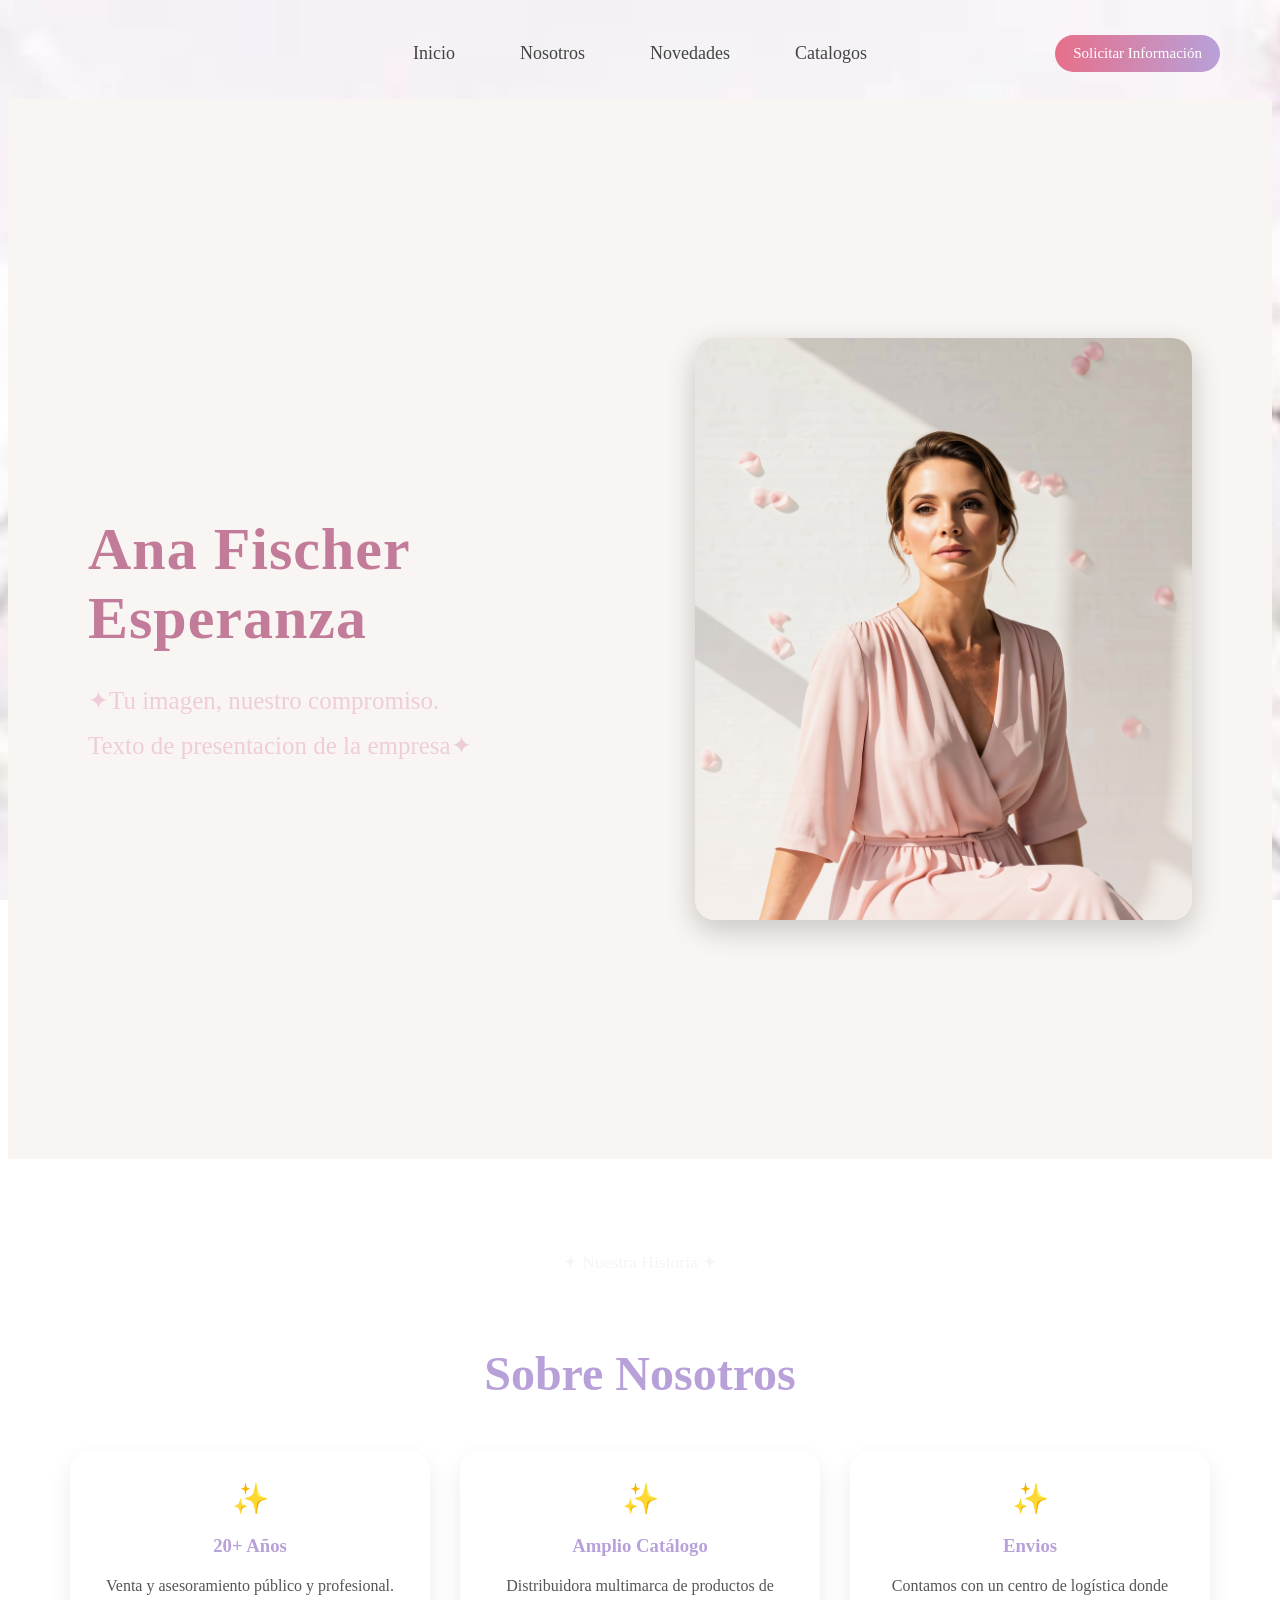
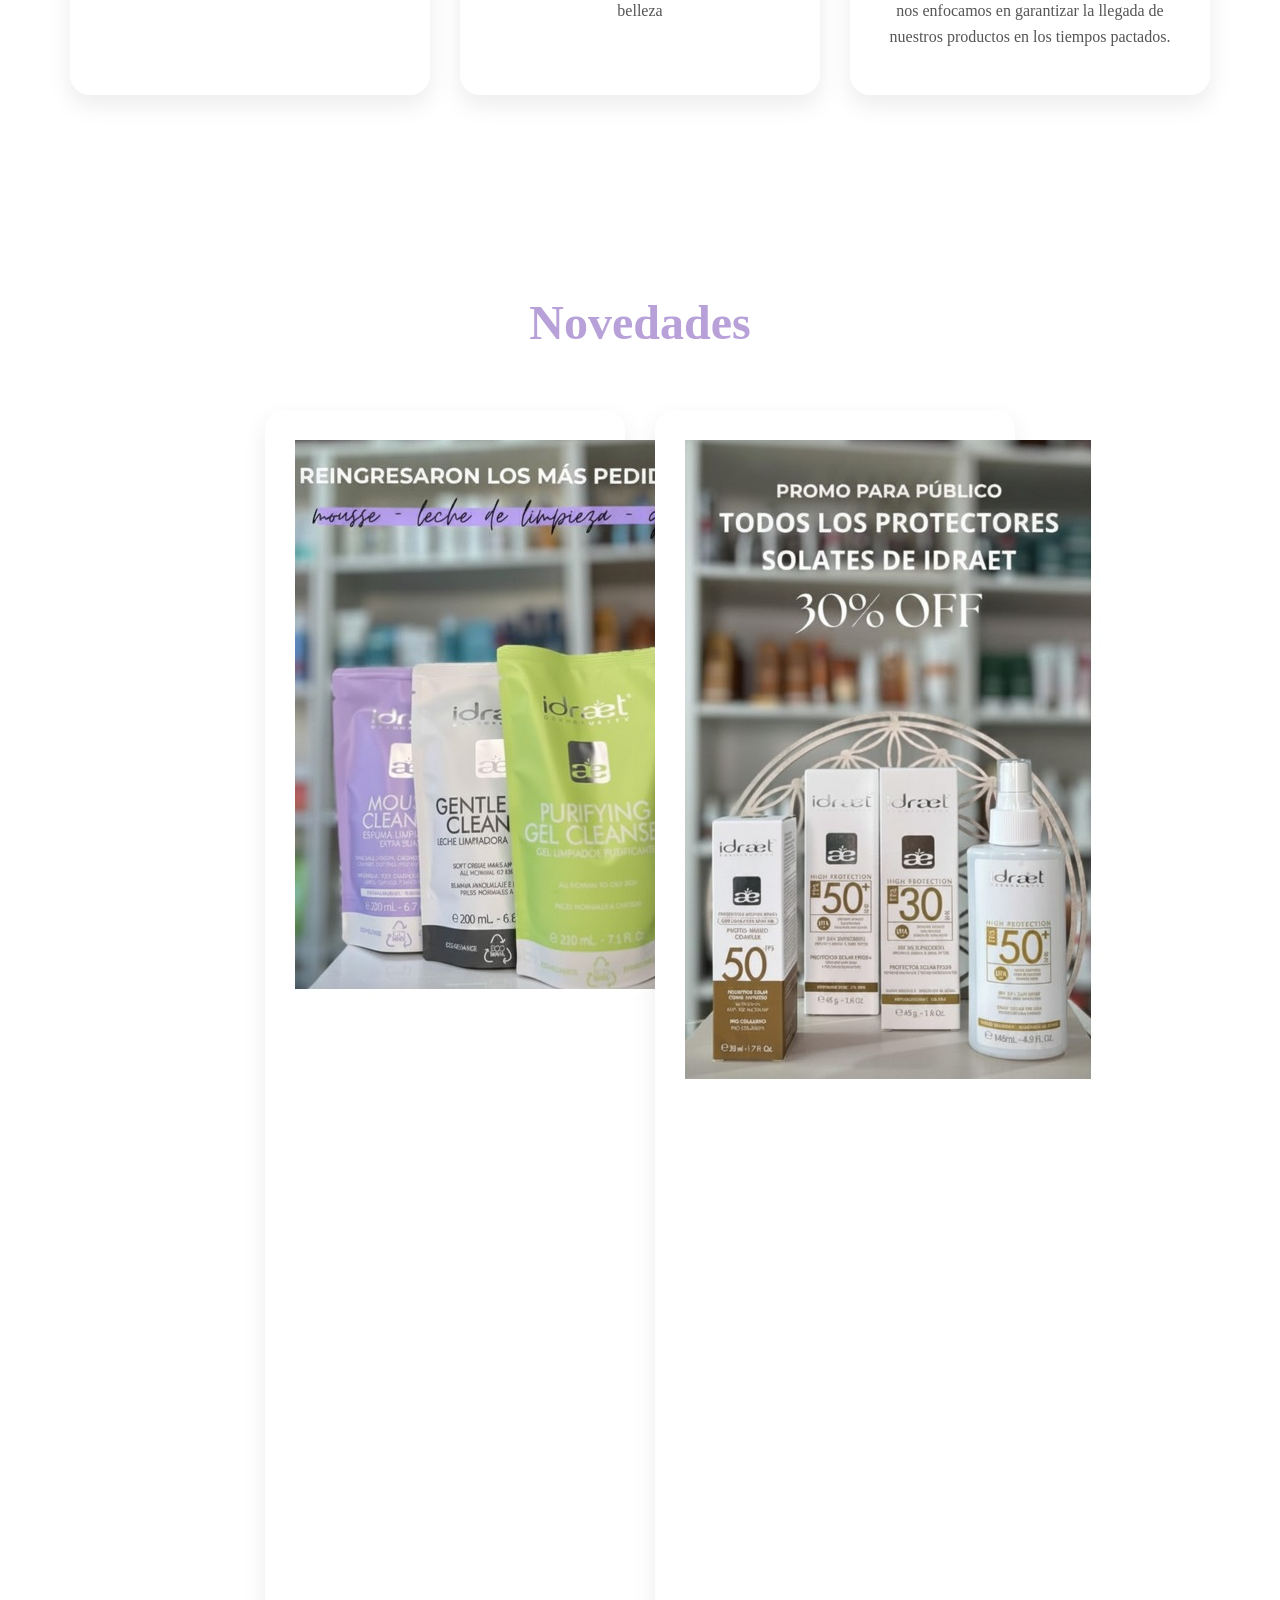
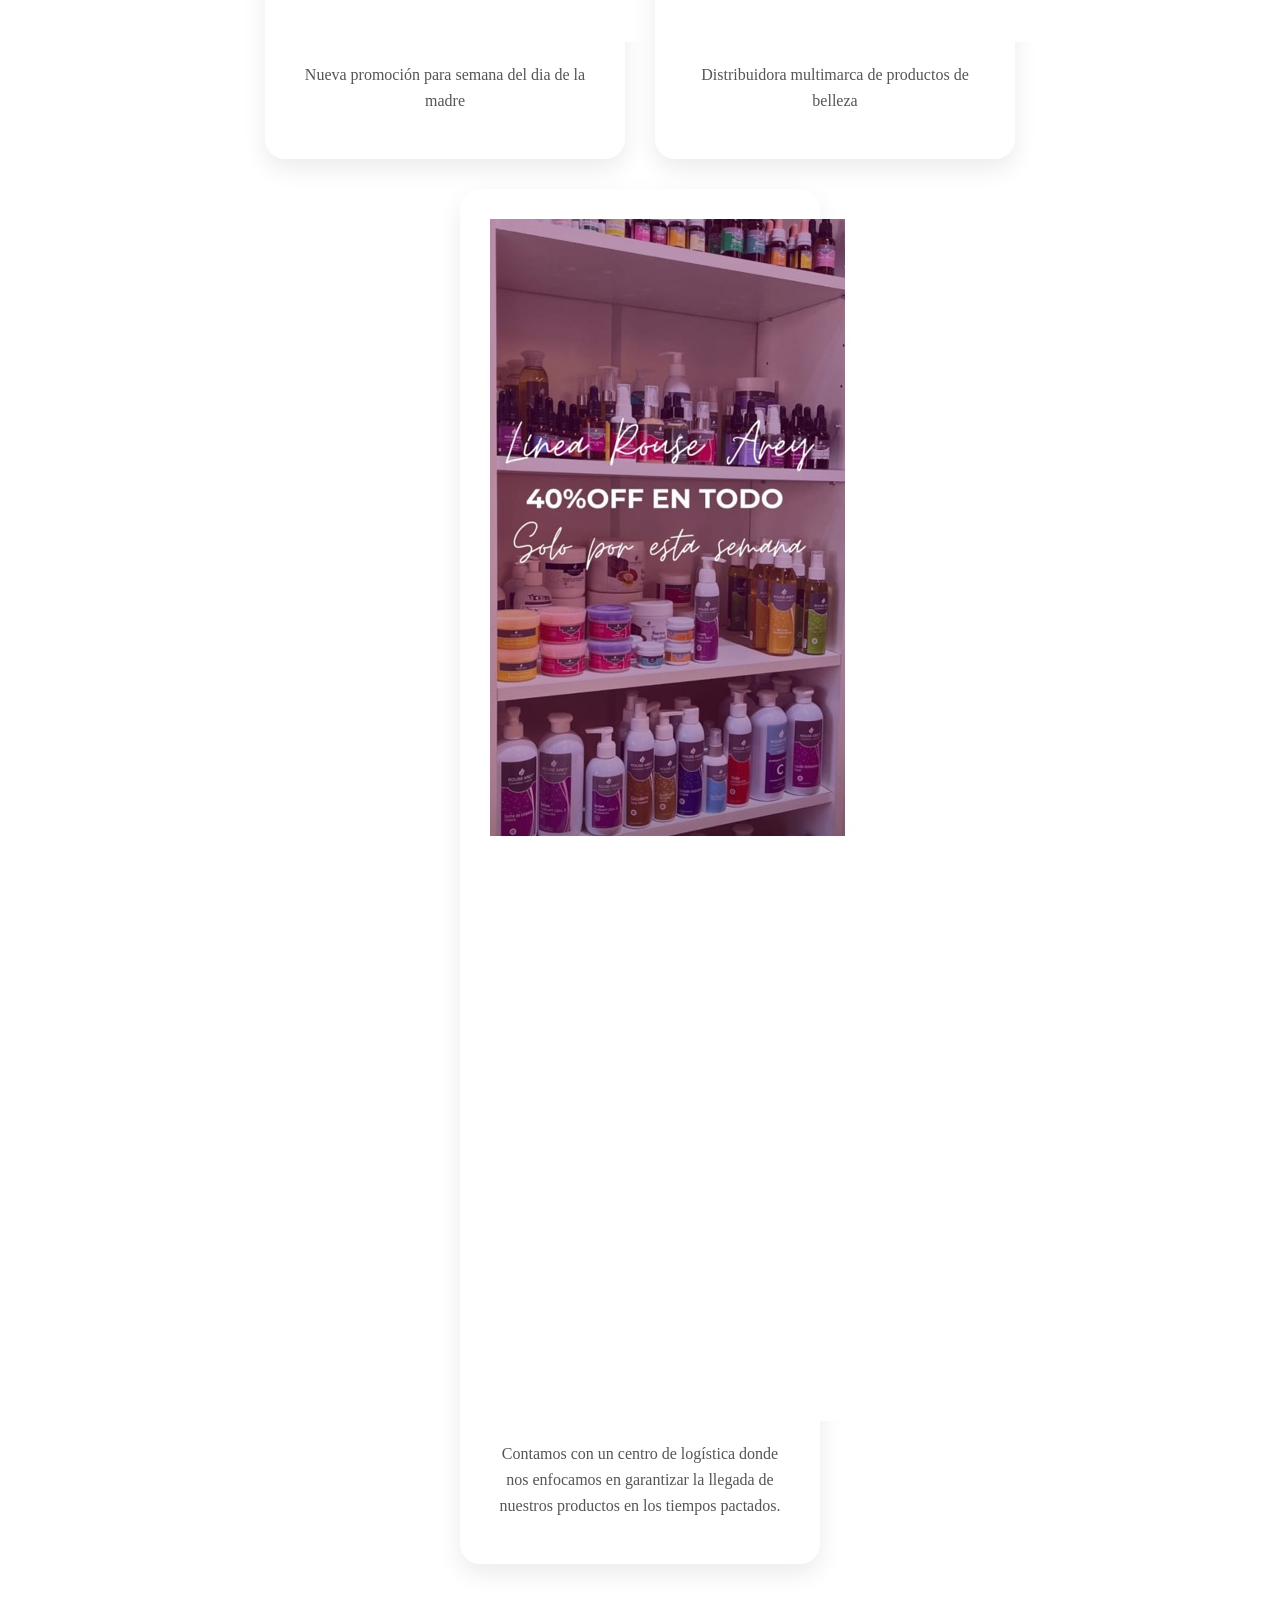
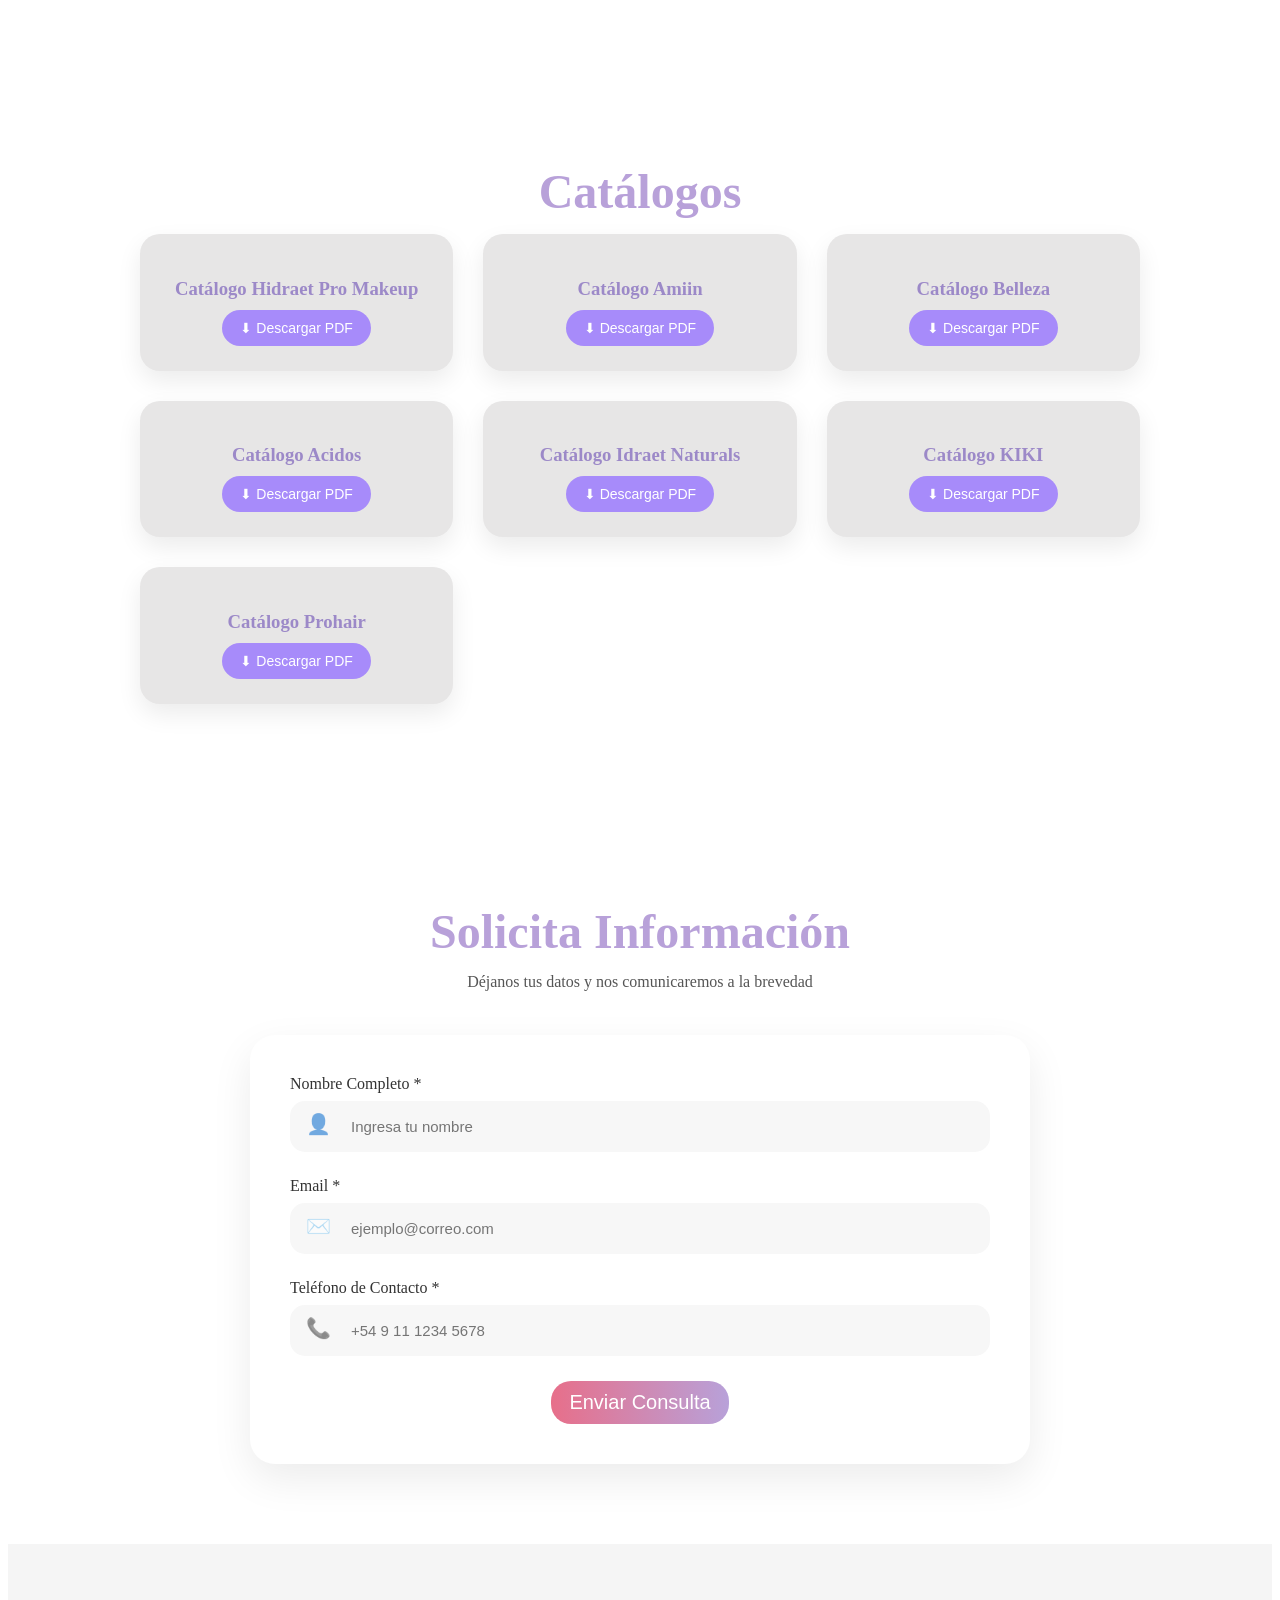
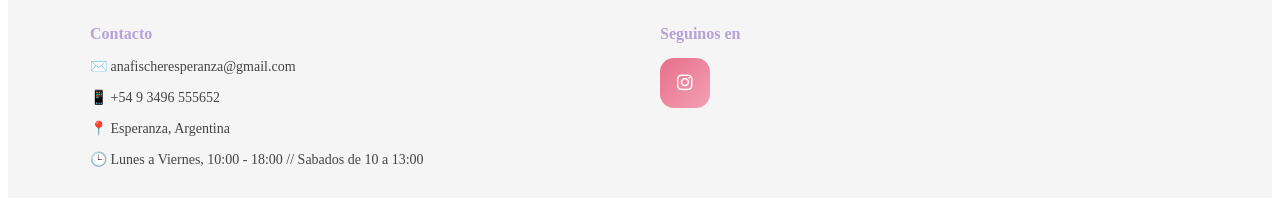
==== index.html @ 540d63cb "Nuevo" ====
<!DOCTYPE html>
<html lang="es">
<head>
<meta charset="UTF-8">
<title>ANA FISCHER ESPERANZA</title>
<link rel="stylesheet" href="style.css">
<link rel="stylesheet" href="https://cdnjs.cloudflare.com/ajax/libs/font-awesome/6.5.0/css/all.min.css">
</head>

<body>
<header class="header">

  <div class="nav">

    <!-- MENÚ -->
    <nav class="menu">
      <a href="index.html">Inicio</a>
      <a href="index.html#about">Nosotros</a>
      <a href="index.html#novedades">Novedades</a>
      <a href="index.html#catalogos">Catalogos</a>
    </nav>

    <!-- BOTÓN -->
    <a href="#contacto" class="btn-nav">Solicitar Información</a>

  </div>

</header>

<section class="hero">

  <!-- TEXTO -->
  <div class="hero-text">
    <h1>Ana Fischer Esperanza</h1>

    <p>
      ✦Tu imagen, nuestro compromiso. <br>
      Texto de presentacion de la empresa✦
    </p>
  </div>

  <!-- IMAGEN -->
  <div class="hero-image">
    <img src="/fotoportada.jpg" alt="Ana Fischer">
  </div>

</section>

<section class="about" id="about">
  
  <div class="badge">✦ Nuestra Historia ✦</div>

  <h2>Sobre Nosotros</h2>

  <div class="cards">

    <div class="card">
      <div class="icono">✨</div>
      <h3>20+ Años</h3>
      <p>Venta y asesoramiento público y profesional.</p>
    </div>

    <div class="card">
      <div class="icono">✨</div>
      <h3>Amplio Catálogo</h3>
      <p>Distribuidora multimarca de productos de belleza</p>
    </div>

    <div class="card">
      <div class="icono">✨</div>
      <h3>Envios</h3>
      <p>Contamos con un centro de logística donde nos enfocamos en garantizar la llegada de nuestros productos en los tiempos pactados.</p>
    </div>

  </div>

</section>

<section class="novedades" id="novedades">

  <h2>Novedades</h2>

  <div class="cards">

    <div class="card">
      <img src="img/foto1.jpg" alt="Nueva PROMO">
      <p>Nueva promoción para semana del dia de la madre</p>
    </div>

    <div class="card">
      <img src="img/foto2.jpg" alt="Nueva PROMO">
      <p>Distribuidora multimarca de productos de belleza</p>
    </div>

    <div class="card">
      <img src="img/foto3.jpg" alt="Nueva PROMO">
      <p>Contamos con un centro de logística donde nos enfocamos en garantizar la llegada de nuestros productos en los tiempos pactados.</p>
    </div>

  </div>

</section>

<section class="catalogos" id="catalogos">

  <!--<div class="badge">✦ Explora Nuestros Productos ✦</div>-->

  <h2>Catálogos</h2>

  <div class="catalog-grid">

    <div class="catalog-card">
      <div class="content">
        <h3>Catálogo Hidraet Pro Makeup </h3>
        <a download="CatalogoHidraet_AF" href="/Catalogos/Idraet Pro Makeup.pdf"> <button class="btn violeta">  ⬇ Descargar PDF</button>   </a>
      </div>
    </div>

    <div class="catalog-card ">
      <div class="content">
        <h3>Catálogo Amiin</h3>
        <a download="CatalogoAmiin_AF" href="/Catalogos/Amiin.pdf"> <button class="btn violeta">  ⬇ Descargar PDF</button>   </a>
      </div>
    </div>

    <div class="catalog-card">
      <div class="content">
        <h3>Catálogo Belleza</h3>
        <a download="CatalogoBelleza_AF" href="/Catalogos/Belleza.pdf"> <button class="btn violeta">  ⬇ Descargar PDF</button>   </a>
      </div>
    </div>

    <div class="catalog-card">
      <div class="content">
        <h3>Catálogo Acidos</h3>
        <a download="CatalogoAcidos_SBD" href="/Catalogos/Acidos.pdf"> <button class="btn violeta">  ⬇ Descargar PDF</button>   </a>
      </div>
    </div>

    <div class="catalog-card">
      <div class="content">
          <h3>Catálogo Idraet Naturals </h3>
          <a download="CatalogoIdraetNat_AF" href="/catalogos/Idraet Naturals.pdf"> <button class="btn violeta">  ⬇ Descargar PDF</button>   </a>
      </div>
    </div>

    <div class="catalog-card">
      <div class="content">
        <h3>Catálogo KIKI</h3>
        <a download="CatalogoKiki_AF" href="/Catalogos/KIKI.pdf"> <button class="btn violeta">  ⬇ Descargar PDF</button>   </a>
      </div>
    </div>

    <div class="catalog-card">
      <div class="content">
        <h3>Catálogo Prohair</h3>
        <a download="CatalogoProHair_AF" href="/Catalogos/PROHAIR.pdf"> <button class="btn violeta">  ⬇ Descargar PDF</button>   </a>
      </div>
    </div>

  </div>

</section>

<section class="contacto" id="contacto">

  <h2>Solicita Información</h2>

  <p class="subtext">
    Déjanos tus datos y nos comunicaremos a la brevedad
  </p>

  <div class="form-container">
   <form action="https://formspree.io/f/maqvbevy" method="POST">

  <div class="form-group">
    <label>Nombre Completo *</label>
    <div class="input-box">
      <span class="icono">👤</span>
      <input type="text" name="nombre" placeholder="Ingresa tu nombre" required>
    </div> 
  </div>

  <div class="form-group">
    <label>Email *</label>
    <div class="input-box">
      <span class="icono">✉️</span>
      <input type="email" name="email" placeholder="ejemplo@correo.com" required>
    </div>
  </div>

  <div class="form-group">
    <label>Teléfono de Contacto *</label>
    <div class="input-box">
      <span class="icono">📞</span>
      <input type="tel" name="telefono" placeholder="+54 9 11 1234 5678" required>
    </div>
  </div>

  <button type="submit" class="btn-nav2">Enviar Consulta</button>
  <p id="mensaje-enviado" style="display:none; color: green; margin-top: 10px;">
  ✅ Consulta enviada correctamente
  </p>

</form>
</div>

</section>

<footer class="footer">

  <div class="footer-container">

    <!-- CONTACTO -->
    <div class="footer-col">
      <h4>Contacto</h4>
      <p>✉️ anafischeresperanza@gmail.com</p>
      <p>📱 +54 9 3496 555652</p>
      <p>📍 Esperanza, Argentina</p>
      <p>🕒 Lunes a Viernes, 10:00 - 18:00 // Sabados de 10 a 13:00 </p>
    </div>

    <!-- REDES -->
    <div class="footer-col">
      <h4>Seguinos en </h4>
    <div class="socials">

      <a href="https://www.instagram.com/ana_fischer__esperanza?igsh=anNsNWw4aHlnMW15"><i class="fab fa-instagram"></i></a>

    </div>

    </div>

  </div>

</footer>
</body>
</html>
---- style.css ----
body {
    background-image: url('/img/fondo.jpg') !important; /* El !important fuerza la carga */

    /* --- ESTA ES LA SOLUCIÓN --- */

    /* 1. Evita que la imagen se replique */
    background-repeat: no-repeat;

    /* 2. Escala la imagen para que cubra TODO el ancho y alto disponible */
    /* 'cover' asegura que no queden espacios en blanco, recortando inteligentemente si es necesario */
    background-size: cover;

    /* --- Ajustes adicionales para que se vea perfecto --- */

    /* Centra la imagen para que el recorte sea simétrico */
    background-position: center center;

    /* (Opcional) Mantiene el fondo fijo al hacer scroll */
    background-attachment: fixed;

    /* Asegura que el cuerpo de la página ocupe al menos todo el alto de la ventana */
    /* min-height: 100vh;
    /* margin: 0;

  }

/* HEADER */
.header {
  display: flex;
  justify-content: space-between;
  align-items: center;
  gap: 15px;
}

.header h3 {
  margin: 0;
}

/* opcional: evita que el texto empuje el botón */
.header h3 {
  flex: 1;
}

/* botón más prolijo */
.btn.violeta {
  white-space: nowrap;
}

/* NAV */
.nav {
  max-width: 1100px;
  margin: auto;
  padding: 15px 20px;
  font-size: 18px;
  display: flex;
  align-items: center;
  justify-content: space-between;
}


/* MENÚ */
.menu {
  display: flex;
  gap: 25px;
}

.menu a {
  text-decoration: none;
  color: #444;
  font-weight: 500;
  position: relative;
  transition: 0.3s;
}

/* HOVER SUBRAYADO */
.menu a::after {
  content: "";
  position: absolute;
  bottom: -5px;
  left: 0;
  width: 0%;
  height: 2px;
  background: #b8a1d9;
  transition: 0.3s;
}

.menu a:hover::after {
  width: 100%;
}

.menu a:hover {
  color: #b8a1d9;
}

/* BOTÓN */
.btn-nav {
  padding: 10px 18px;
  border-radius: 20px;
  text-decoration: none;
  color: white;
  font-size: 15px;
  border: none;
  background: linear-gradient(90deg, #e76f8a, #b8a1d9);
  transition: 0.3s;
  position: absolute;
  right: 40px; /* lo manda a la derecha */
}
.nav a{
  margin: 20px;
}
.btn-nav:hover {
  transform: translateY(-2px);
  box-shadow: 0 8px 15px rgba(0,0,0,0.15);
}
/* HERO */
/* HERO */

.hero{
    min-height: 100vh;
    display: flex;
    align-items: center;
    justify-content: space-between;
    padding: 80px;
    background: #f8f5f2;
    overflow: hidden;
}

/* TEXTO */

.hero-text{
    width: 50%;
    animation: subir 1.5s ease;
}

.hero-text h1{
    font-size: 70px;
    margin-bottom: 20px;
    color:#ecc4d4;
}

.hero-text p{
    font-size: 20px;
    line-height: 1.8;
    color:#ecc4d4;
}

/* IMAGEN */

.hero-image{
    width: 45%;
    display: flex;
    justify-content: center;
    animation: entrarDerecha 1.8s ease;
}

.hero-image img{
    width: 100%;
    max-width: 550px;
    border-radius: 20px;
    box-shadow: 0 10px 30px rgba(0,0,0,0.2);
}

/* ANIMACIONES */

@keyframes subir{
    from{
        opacity: 0;
        transform: translateY(120px);
    }

    to{
        opacity: 1;
        transform: translateY(0);
    }
}

@keyframes entrarDerecha{
    from{
        opacity: 0;
        transform: translateX(200px);
    }

    to{
        opacity: 1;
        transform: translateX(0);
    }
}

/* Animación */
@keyframes gradientMove {
  0% { background-position: 0% 50%; }
  50% { background-position: 100% 50%; }
  100% { background-position: 0% 50%; }
}

/* CONTENIDO */
.hero h1 {
  font-size: 60px;
  margin-bottom: 20px;
  color:#c27b99;
  margin-bottom: 20px;
  letter-spacing: 1px;
}

.hero p {
  font-size: 25px;
  max-width: 600px;
  opacity: 0.8;
}

/* SECCIÓN NORMAL (sin gradiente) */
.section {
  padding: 80px 20px;
  background: #ffffff;
}
body {
  margin: 0;
  font-family: Arial, sans-serif;
  background: #f5f5f5;
}

/* SECCIÓN */
.about {
  text-align: center;
  padding: 80px 20px;
}

/* SECCIÓN */
.novedades {
  text-align: center;
  padding: 80px 10%;
}

/* BADGE */
.badge {
  display: inline-block;
  background: #f2d6dc;
  color: #c07a8c;
  padding: 8px 18px;
  border-radius: 20px;
  font-size: 14px;
  margin-bottom: 20px;
}

/* TÍTULO */
.about h2 {
  font-size: 48px;
  color: #b8a1d9;
  margin-bottom: 50px;
}

.novedades h2 {
  font-size: 48px;
  color: #b8a1d9;
  margin-bottom: 60px;
}

.cards {
  display: flex;
  justify-content: center;
  gap: 30px;
  flex-wrap: wrap;
}

.card {
  background: #ffffff;
  padding: 30px;
  width: 300px;
  border-radius: 20px;
  text-align: center;

  box-shadow: 0 10px 25px rgba(0,0,0,0.08);
  transition: transform 0.3s ease;
}

.card:hover {
  transform: translateY(-8px);
}

/* ICONO */
.icono {
  font-size: 30px;
  margin-bottom: 15px;
}

/* TITULO CARD */
.card h3 {
  color: #b8a1d9;
  margin-bottom: 10px;
}

/* TEXTO */
.card p {
  color: #555;
  line-height: 1.6;
}
/* SECCIÓN */
.catalogos {
  text-align: center;
  padding: 80px 20px;
}

.catalogos .badge {
  display: inline-block;
  background: #e8d8c3;
  color: #9a7b5f;
  padding: 8px 18px;
  border-radius: 20px;
  font-size: 14px;
  margin-bottom: 20px;
}
.content {
  margin: auto;
}
/* TITULO */
.catalogos h2 {
  font-size: 48px;
  color: #b8a1d9;
  margin-bottom: 15px;
}

/* TEXTO */
.subtext {
  color: #555;
  max-width: 600px;
  margin: 0 auto 50px;
  line-height: 1.6;
}

/* GRID */
.catalog-grid {
  display: grid;
  grid-template-columns: repeat(auto-fit, minmax(260px, 1fr));
  gap: 30px;
  max-width: 1000px;
  margin: auto;
}

.catalog-card {
  display: flex;
  align-items: center;
  gap: 20px;

  background: #e7e6e6;
  padding: 25px;
  border-radius: 20px;

  box-shadow: 0 10px 25px rgba(0,0,0,0.08);
  transition: transform 0.3s ease;
}

.catalog-card:hover {
  transform: translateY(-6px);
}

/* ICONO */
.catalog-card .icono {
  font-size: 30px;
  background: #f5f5f5;
  padding: 15px;
  border-radius: 15px;
}

/* CONTENIDO */
.catalog-card h3 {
  margin-bottom: 10px;
  color: #9c89c8;
}

/* BOTONES */
.btn {
  border: none;
  padding: 10px 18px;
  border-radius: 20px;
  color: white;
  cursor: pointer;
  font-size: 14px;
}

/* COLORES */
.btn.rosado {
  background: #e76f8a;
}

.btn.violeta {
  background: #a78bfa;
}

.btn.beige {
  background: #d6bfa3;
  color: #333;
}

.btn.lila {
  background: #c4a7e7;
}
/* SECCIÓN */
.contacto {
  text-align: center;
  padding: 80px 20px;
}

.contacto h2 {
  font-size: 48px;
  color: #b8a1d9;
  margin-bottom: 10px;
}

.subtext {
  color: #555;
  margin-bottom: 40px;
}

/* FORM */
.form-container {
  max-width: 700px;
  margin: auto;
  background: #ffffff;
  padding: 40px;
  border-radius: 25px;
  box-shadow: 0 15px 40px rgba(0,0,0,0.08);
}

.form-group {
  text-align: left;
  margin-bottom: 25px;
}

.form-group label {
  display: block;
  margin-bottom: 8px;
  color: #333;
  font-weight: 500;
}

.input-box {
  display: flex;
  align-items: center;
  background: #f7f7f7;
  border-radius: 15px;
  padding: 0 15px;
  transition: 0.3s;
  border: 1px solid transparent;
}

.input-box .icono {
    margin-top: 10px;
  margin-right: 10px;
  opacity: 0.6;
  font-size: 20px;
}

.input-box input {
  width: 100%;
  padding: 15px 10px;
  border: none;
  outline: none;
  background: transparent;
  font-size: 15px;
}

.input-box:focus-within {
  background: #ffffff;
  border: 1px solid #b8a1d9;
  box-shadow: 0 0 0 4px rgba(184,161,217,0.15);
}

/* BOTÓN */
.btn-submit {
  width: 100%;
  padding: 16px;
  border: none;
  border-radius: 20px;
  font-size: 16px;
  color: white;
  cursor: pointer;

  display: flex;
  justify-content: center;
  align-items: center;
  gap: 10px;

  background: linear-gradient(90deg, #e76f8a, #b8a1d9);
  transition: 0.3s;
}

/* HOVER */
.btn-submit:hover {
  transform: translateY(-2px);
  box-shadow: 0 10px 20px rgba(0,0,0,0.15);
}

/* CLICK */
.btn-submit:active {
  transform: scale(0.98);
}

/* ANIMACIÓN ENVÍO */
.btn-submit.loading {
  pointer-events: none;
  opacity: 0.8;
}

.btn-submit.loading .btn-text {
  opacity: 0.6;
}

.btn-submit.loading .btn-icono {
  animation: fly 1s infinite alternate;
}

@keyframes fly {
  from { transform: translateX(0); }
  to { transform: translateX(6px); }
}
/* FOOTER */
.footer {
  background: #f5f5f5;
  padding: 60px 20px 20px;
  color: #444;
}

/* CONTENEDOR */
.footer-container {
  max-width: 1100px;
  margin: auto;
  display: flex;
  justify-content: space-between;
  gap: 40px;
  flex-wrap: wrap;
}

/* COLUMNAS */
.footer-col {
  flex: 1;
  min-width: 250px;
}

/* LOGO */
.logo {
  display: flex;
  align-items: center;
  gap: 10px;
  margin-bottom: 15px;
}

.logo-box {
  background: #000;
  color: #fff;
  padding: 10px 14px;
  border-radius: 10px;
  font-weight: bold;
}

.logo span {
  font-weight: 600;
  color: #b8a1d9;
}

/* TITULOS */
.footer-col h4 {
  margin-bottom: 15px;
  color: #b8a1d9;
}

/* TEXTO */
.footer-col p {
  margin-bottom: 10px;
  font-size: 14px;
}

/* REDES */
.socials {
  display: flex;
  gap: 15px;
}

.socials a {
  width: 50px;
  height: 50px;
  border-radius: 14px;

  display: flex;
  align-items: center;
  justify-content: center;

  color: white;
  font-size: 18px;
  text-decoration: none;

  transition: 0.3s;
}

/* COLORES INDIVIDUALES*/
.socials a:nth-child(1) {
  background: linear-gradient(135deg, #e76f8a, #f4a1b5);
}

.socials a:nth-child(2) {
  background: linear-gradient(135deg, #b8a1d9, #9c84c9);
}

.socials a:nth-child(3) {
  background: linear-gradient(135deg, #c9b29b, #b89b7c);
}

.socials a:nth-child(4) {
  background: linear-gradient(135deg, #d89ab2, #c27b99);
}

/* HOVER */
.socials a:hover {
  transform: translateY(-4px) scale(1.05);
  box-shadow: 0 10px 20px rgba(0,0,0,0.15);
}
/* FOOTER BOTTOM */
.footer-bottom {
  text-align: center;
  margin-top: 40px;
  font-size: 14px;
  color: #777;
}

/* HERO CHICO */
.hero-small {
  text-align: center;
  padding: 100px 20px 60px;

  background: linear-gradient(120deg, #e8d8c3, #d9c6c9, #cfc2d9);
  background-size: 200% 200%;
  animation: gradientMove 12s ease infinite;
}

.hero-small h1 {
  color: #fff;
  font-size: 42px;
  text-shadow: 0 4px 20px rgba(0,0,0,0.25);
}

.hero-small p {
  color: rgba(255,255,255,0.8);
}

/* SECCIÓN */
.policy {
  padding: 60px 20px;
  background: #f5f5f5;
}

/* CARD */
.policy-card {
  max-width: 800px;
  margin: auto;
  background: #fff;
  padding: 40px;
  border-radius: 25px;
  box-shadow: 0 15px 40px rgba(0,0,0,0.08);
}

/* TITULOS */
.policy-card h3 {
  margin-top: 25px;
  color: #b8a1d9;
}

/* TEXTO */
.policy-card p {
  color: #555;
  line-height: 1.6;
}
@media (max-width: 768px) {
  .footer-container {
    text-align: center;
    align-items: center;
  }

  .logo {
    justify-content: center;
  }

  .socials {
    justify-content: center;
  }
}
@media (max-width: 768px) {
  .menu {
    display: none;
  }
}

.hero-content {
  max-width: 800px;
}

.badge {
  font-size: 1.1rem;
  color: #f5f5f5;
  background: rgba(255, 255, 255, 0.08);
  padding: 12px 20px;
  border-radius: 30px;
  backdrop-filter: blur(10px);
  display: inline-block;

  border: 1px solid rgba(255, 255, 255, 0.15);
}

/* Animaciones */
.fade-up {
  opacity: 0;
  transform: translateY(40px);
  transition: all 0.8s ease;
}

.fade-up.delay {
  transition-delay: 0.3s;
}

.fade-up.show {
  opacity: 1;
  transform: translateY(0);
}

@keyframes fondoAnimado {
  0% { background-position: 0% 50%; }
  50% { background-position: 100% 50%; }
  100% { background-position: 0% 50%; }
}
.btn-nav2 {
  padding: 10px 18px;
  border-radius: 20px;
  text-decoration: none;
  color: white;
  font-size: 20px;
  border: none;
  background: linear-gradient(90deg, #e76f8a, #b8a1d9);
  transition: 0.3s;
}
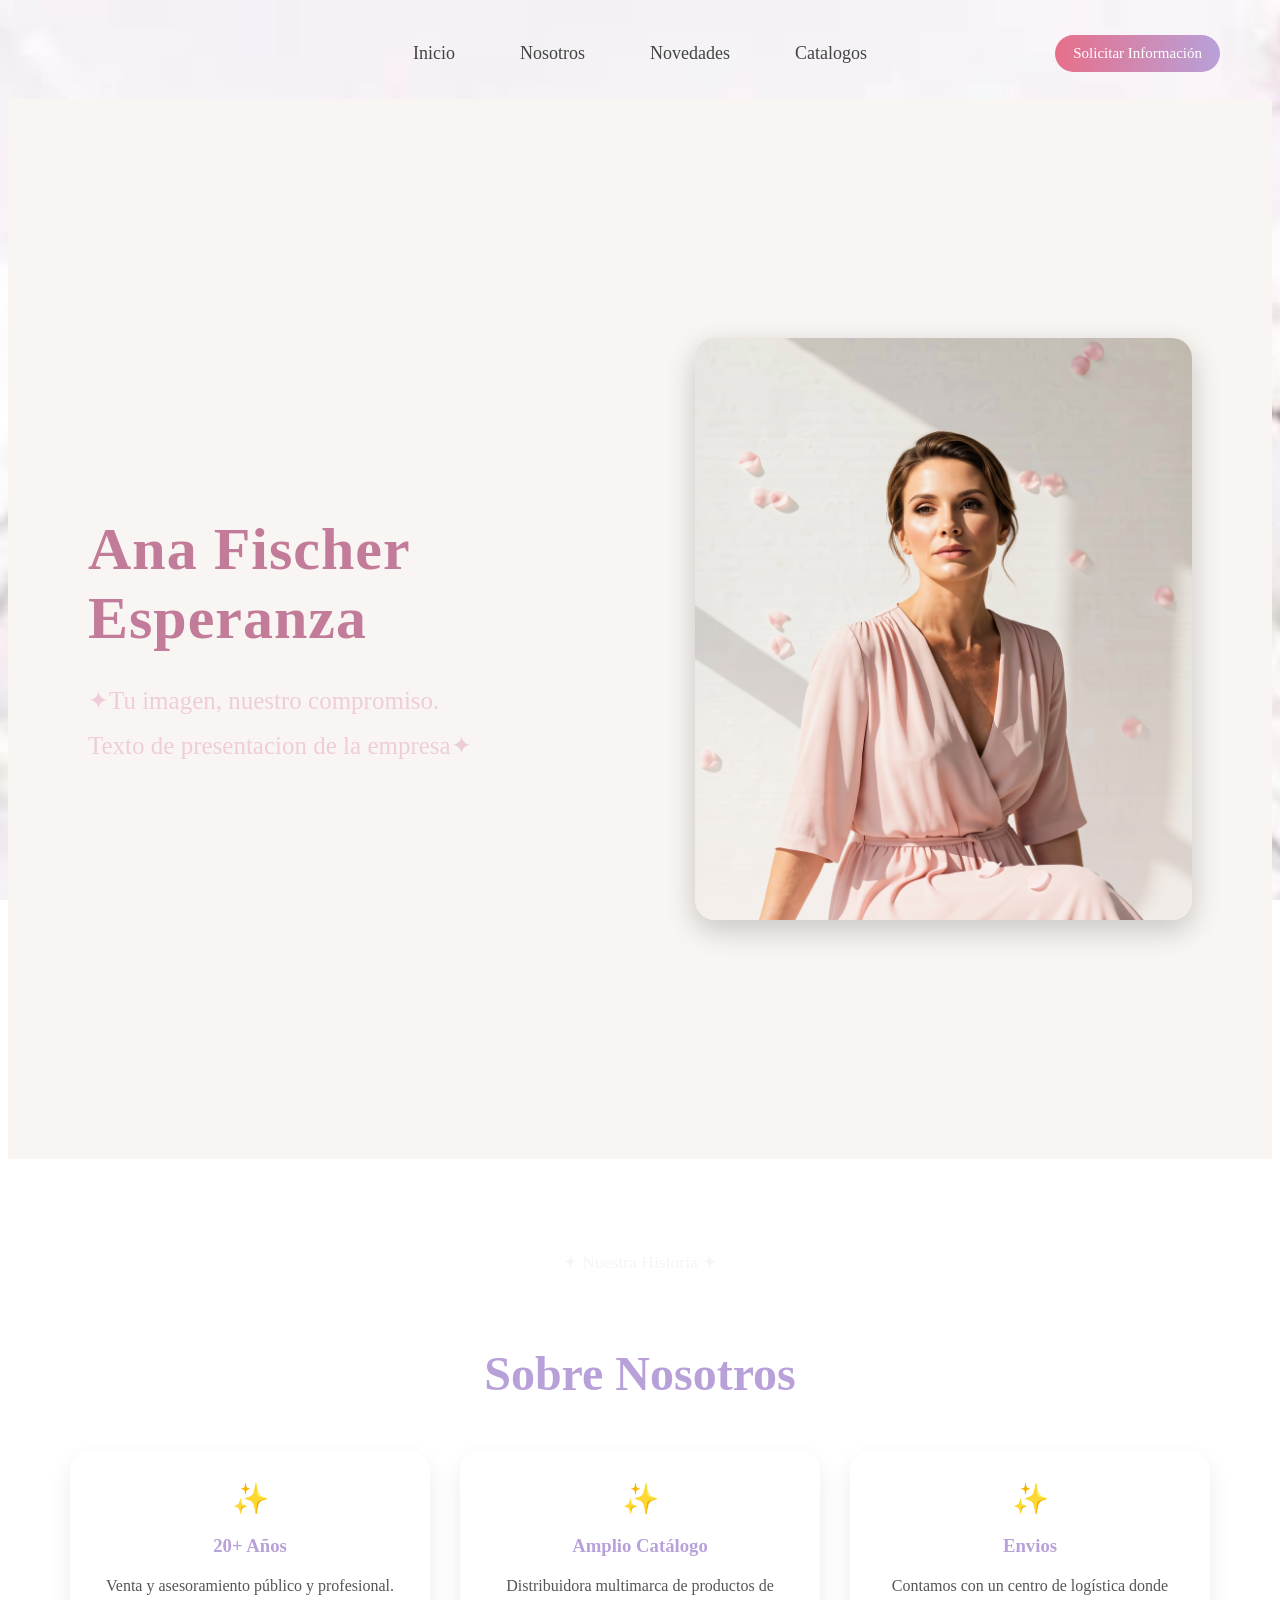
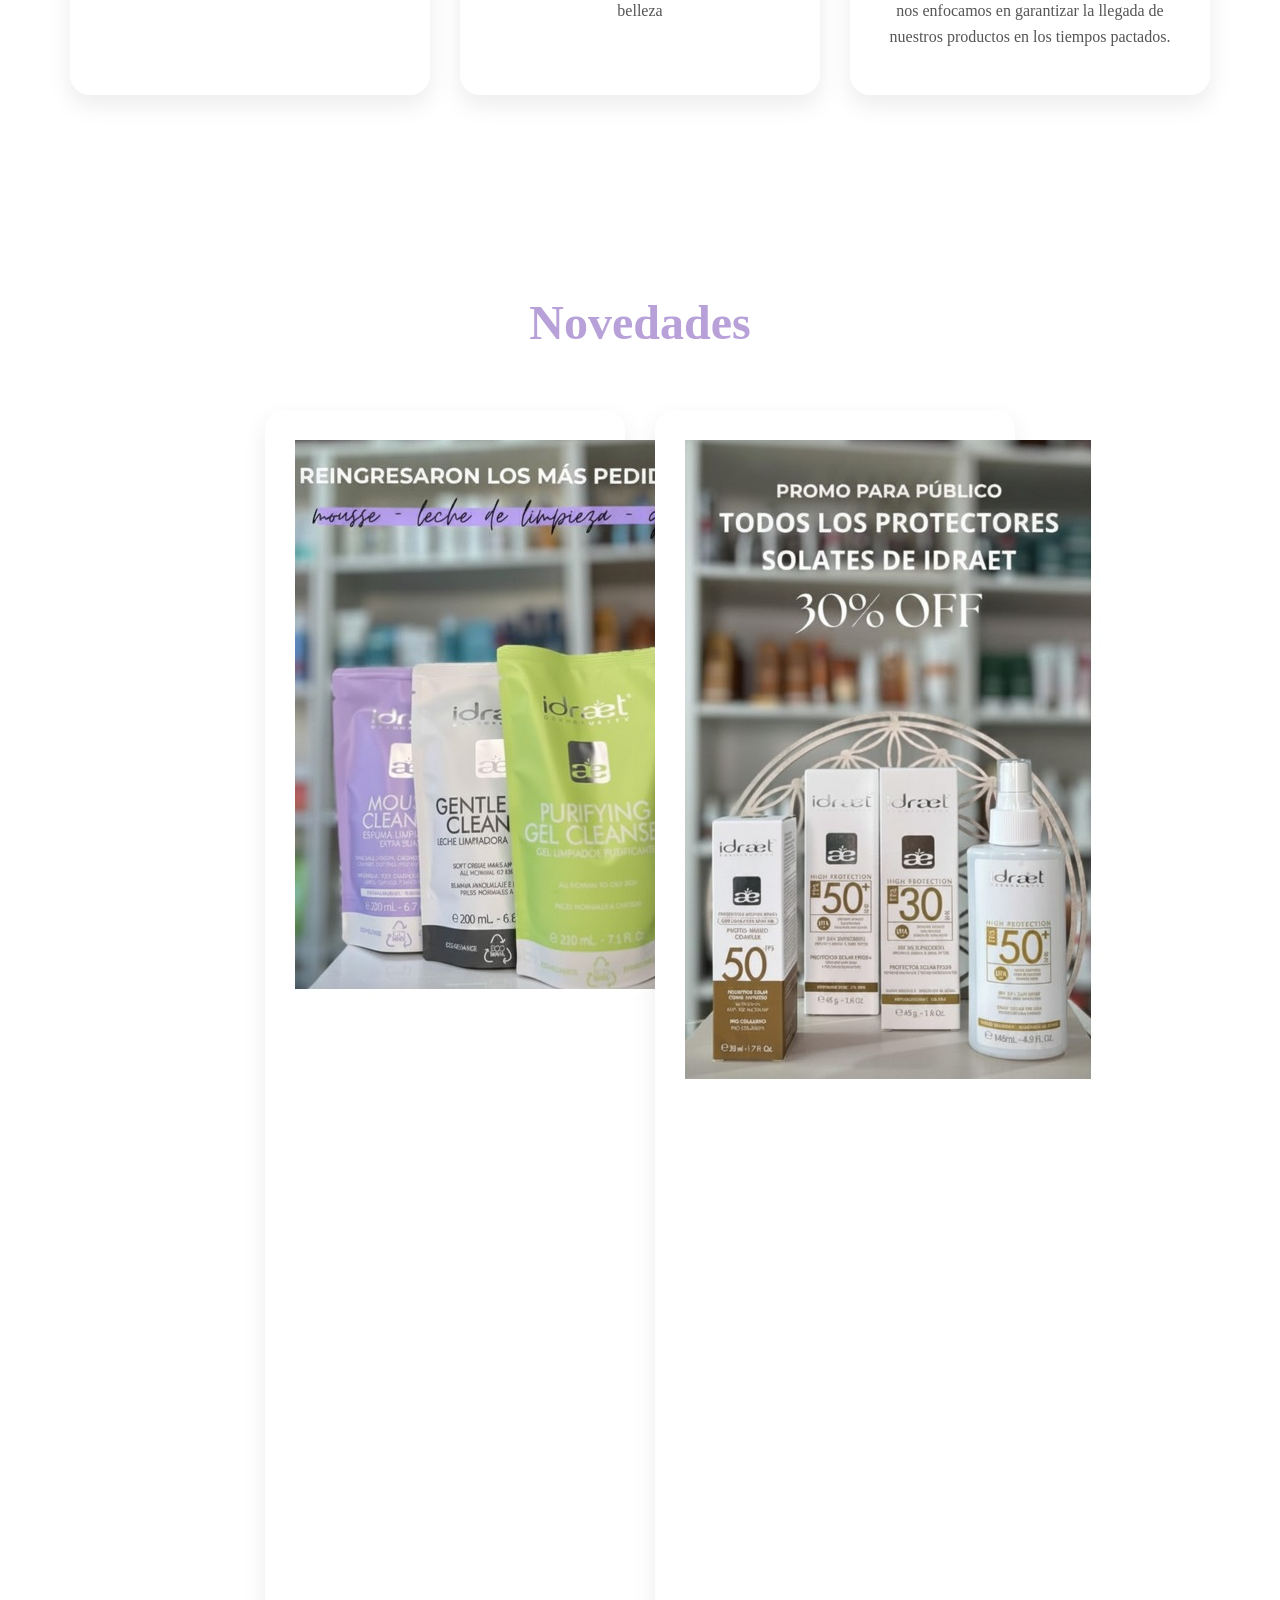
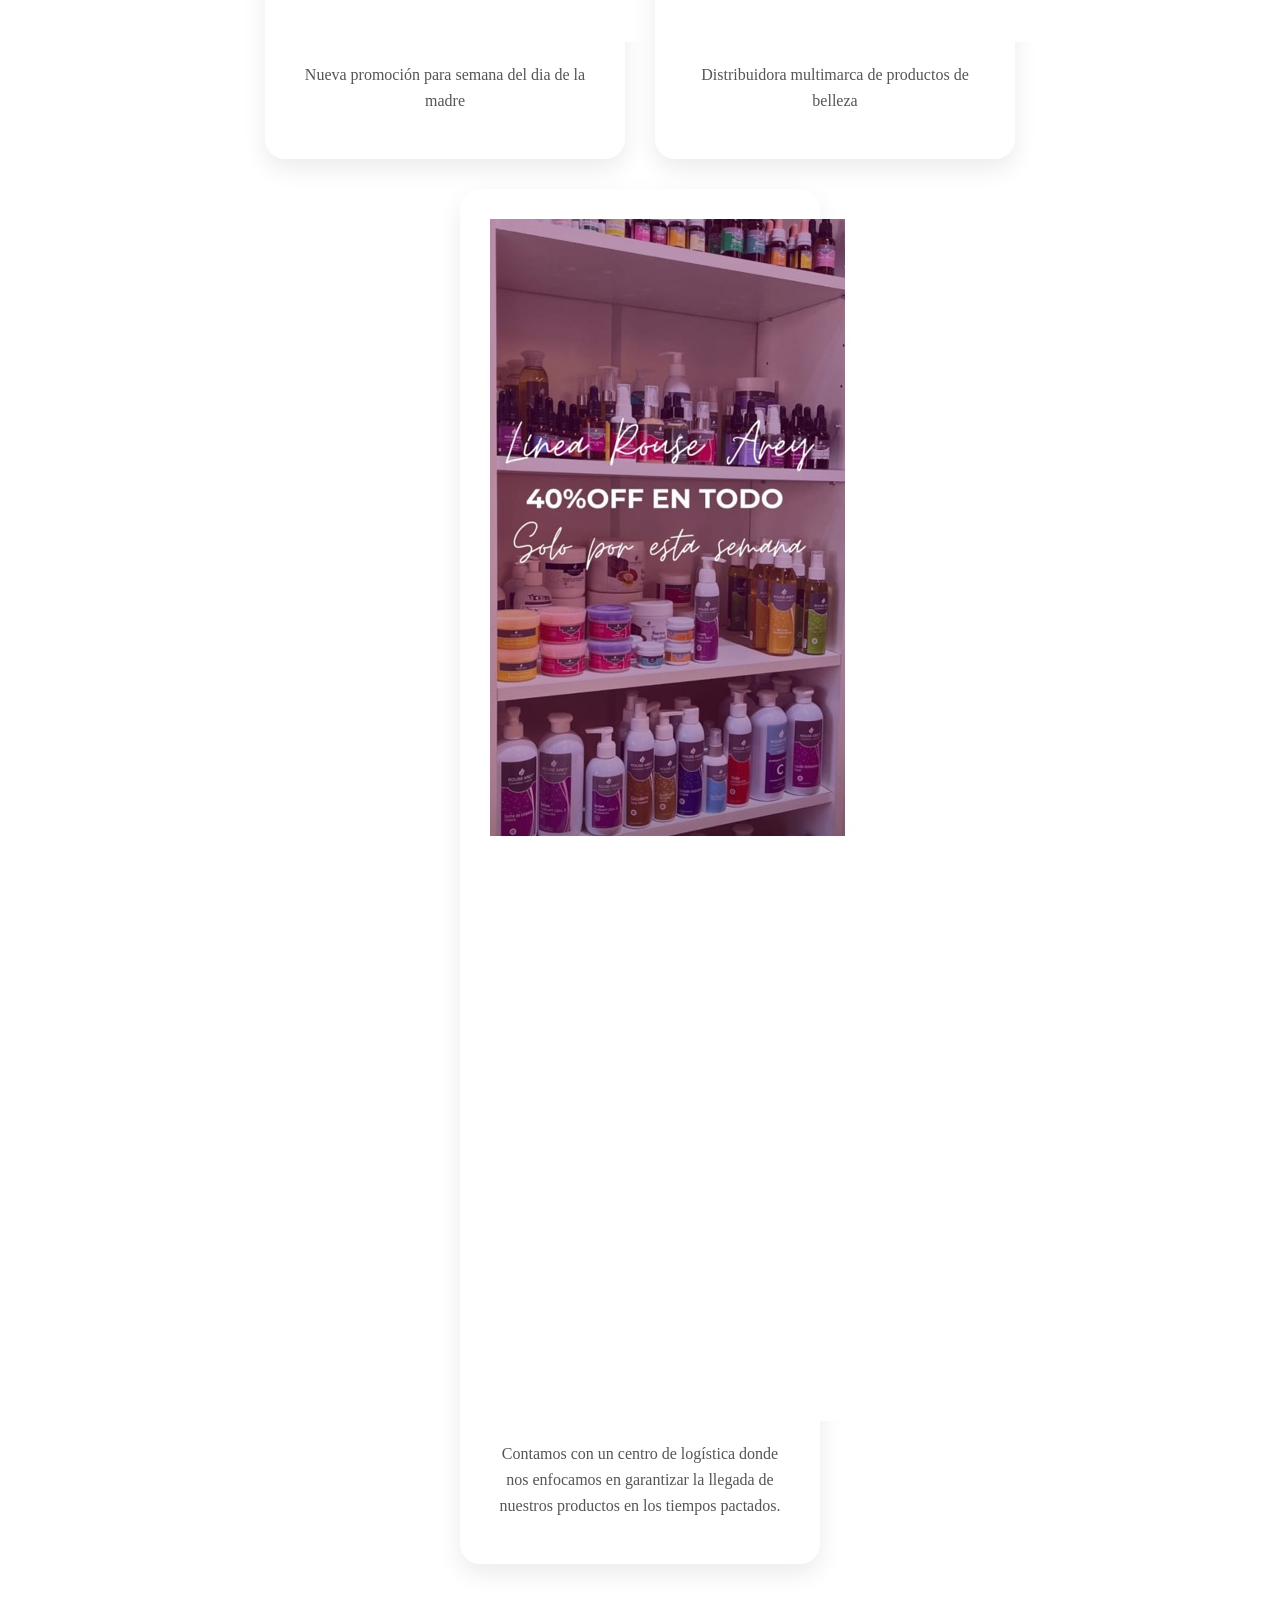
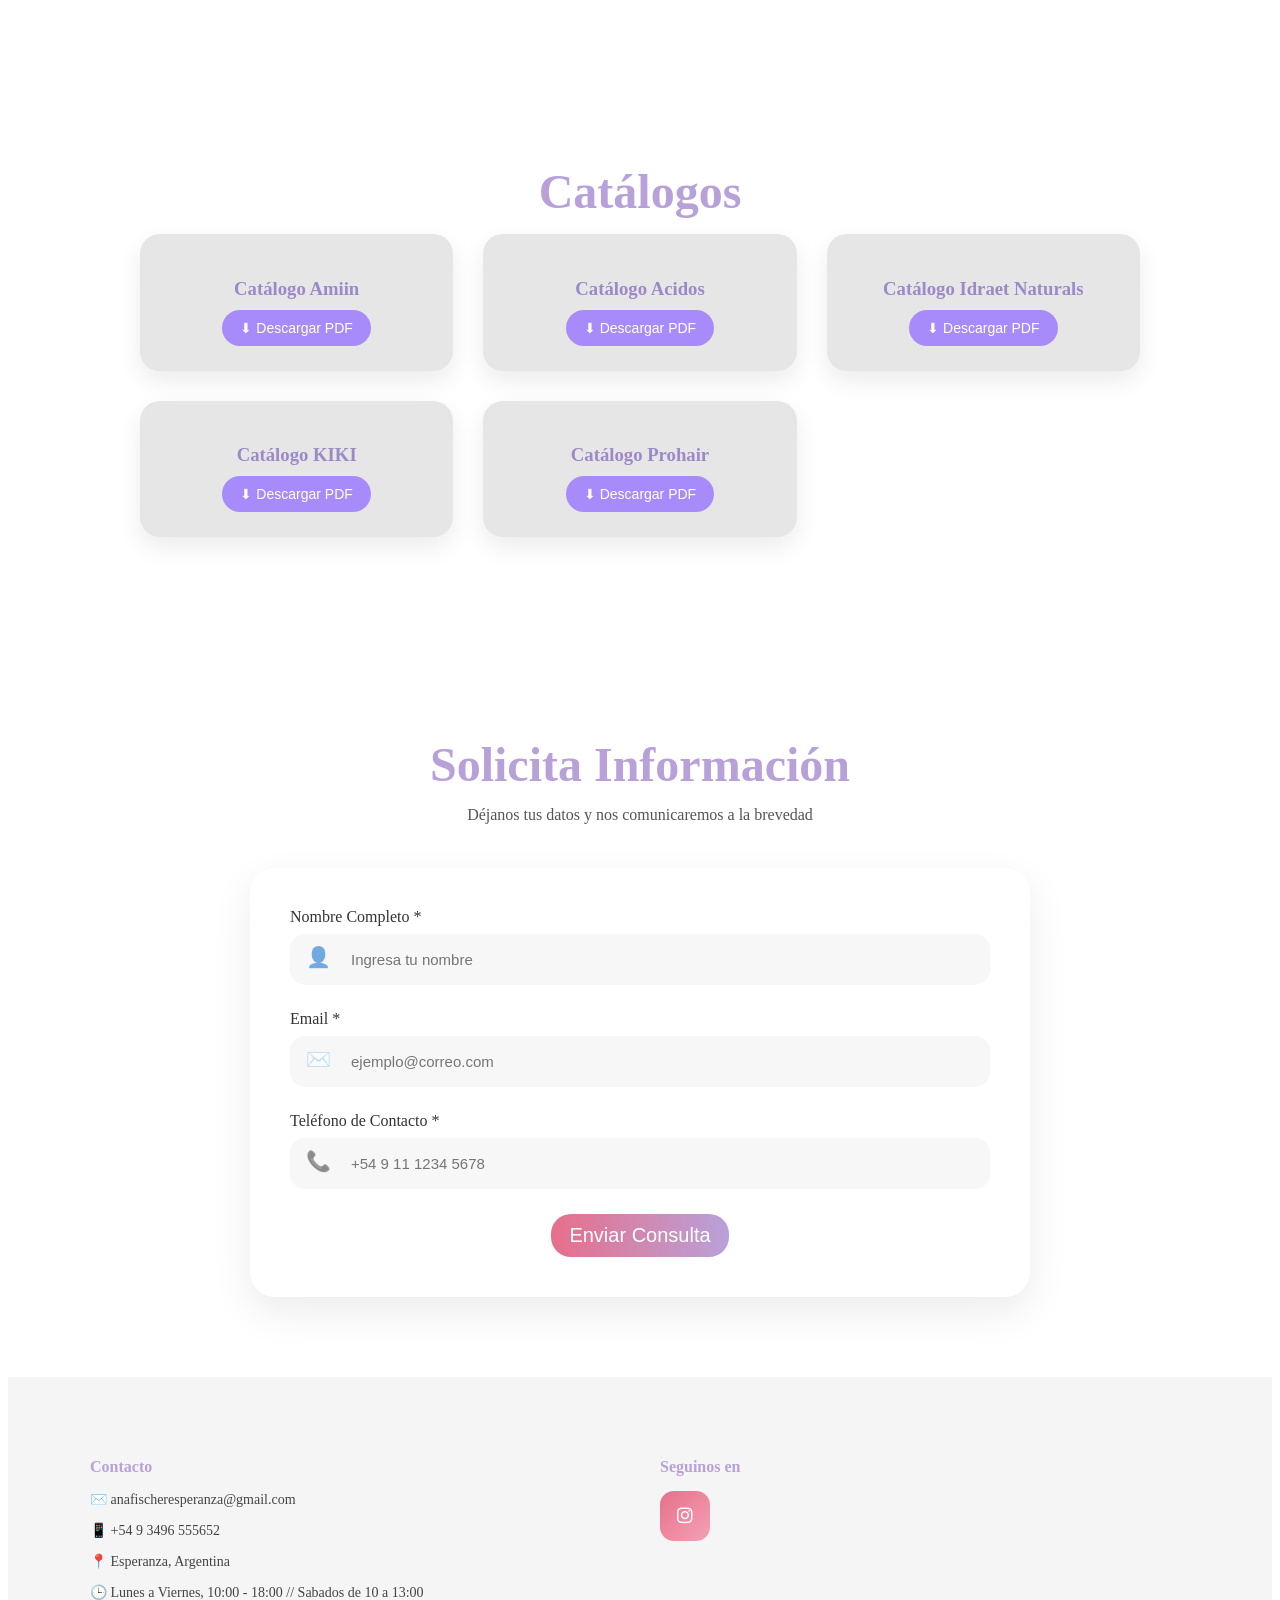
==== commit 10f70e23: "neuvo" ====
--- a/index.html
+++ b/index.html
@@ -109,12 +109,12 @@
 
   <div class="catalog-grid">
 
-    <div class="catalog-card">
+    <!--<div class="catalog-card">
       <div class="content">
         <h3>Catálogo Hidraet Pro Makeup </h3>
         <a download="CatalogoHidraet_AF" href="/Catalogos/Idraet Pro Makeup.pdf"> <button class="btn violeta">  ⬇ Descargar PDF</button>   </a>
       </div>
-    </div>
+    </div> -->
 
     <div class="catalog-card ">
       <div class="content">
@@ -123,12 +123,12 @@
       </div>
     </div>
 
-    <div class="catalog-card">
+    <!--<div class="catalog-card">
       <div class="content">
         <h3>Catálogo Belleza</h3>
         <a download="CatalogoBelleza_AF" href="/Catalogos/Belleza.pdf"> <button class="btn violeta">  ⬇ Descargar PDF</button>   </a>
       </div>
-    </div>
+    </div>-->
 
     <div class="catalog-card">
       <div class="content">
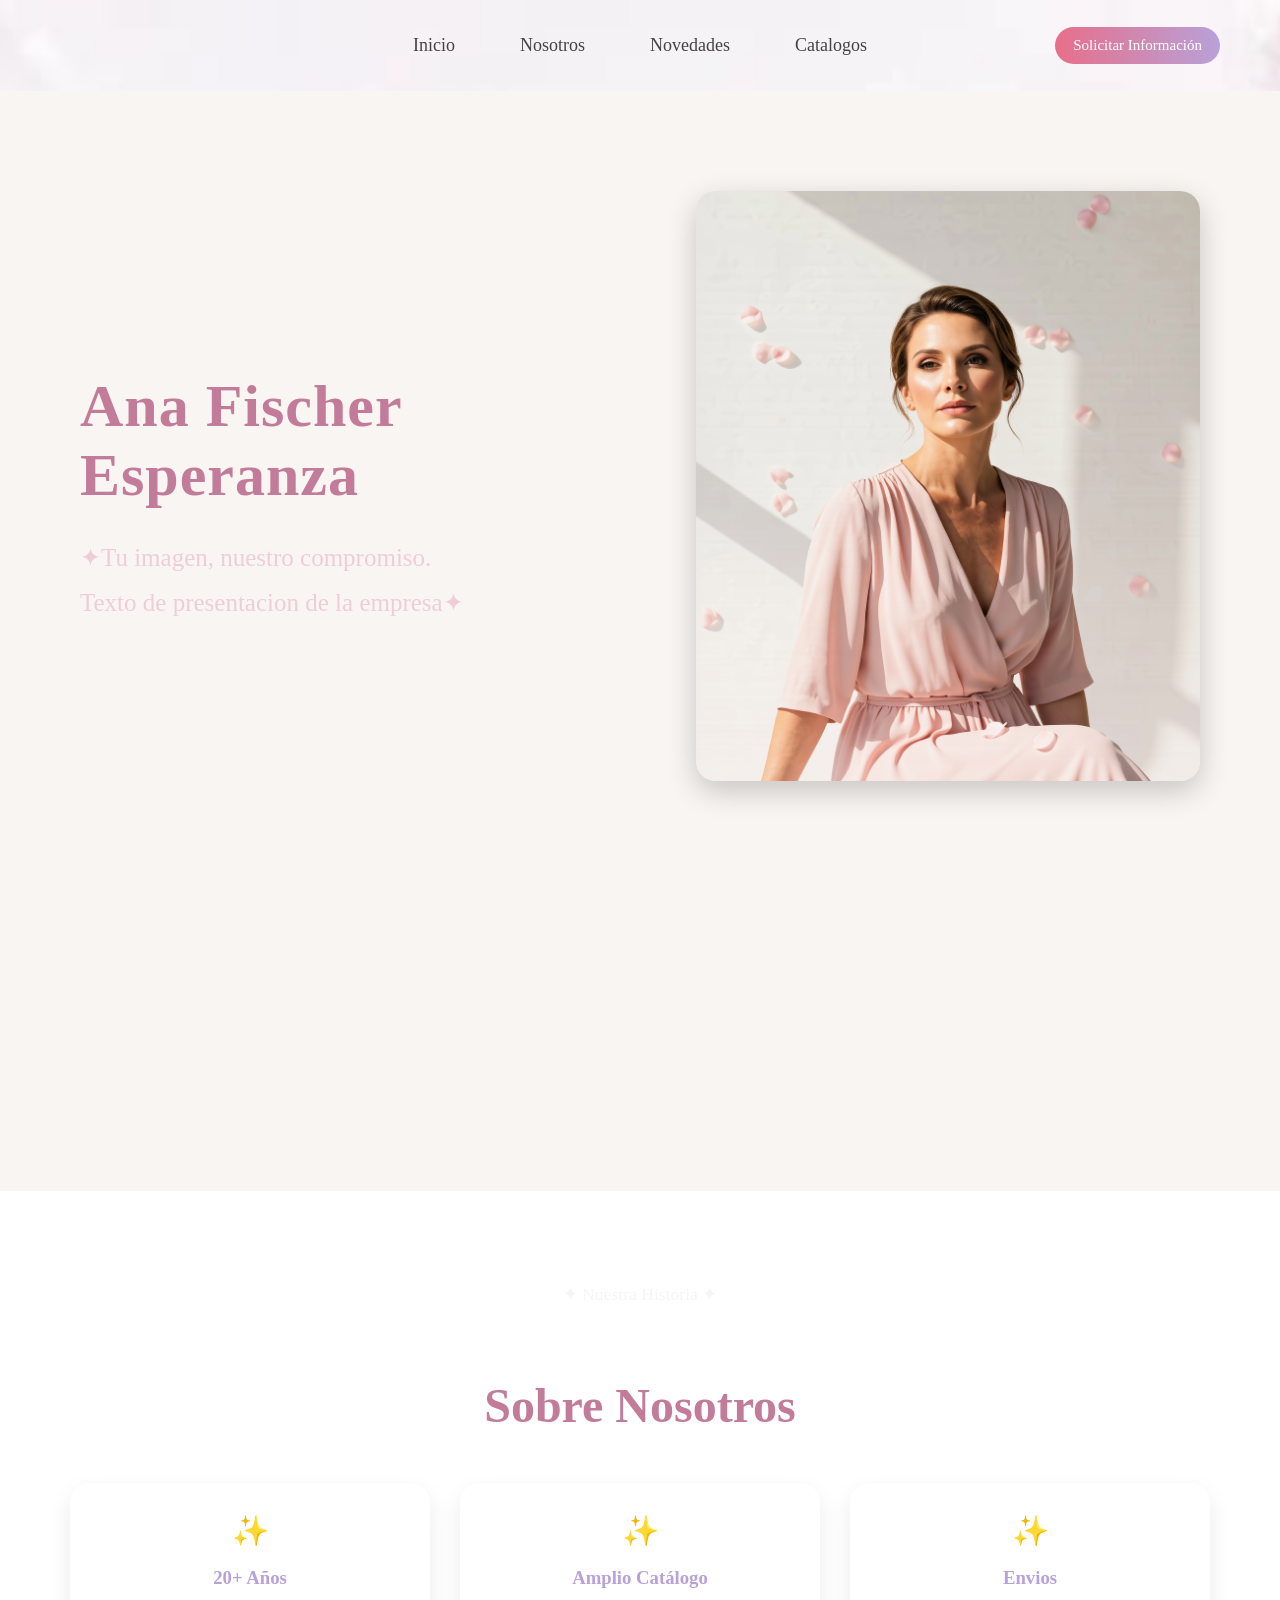
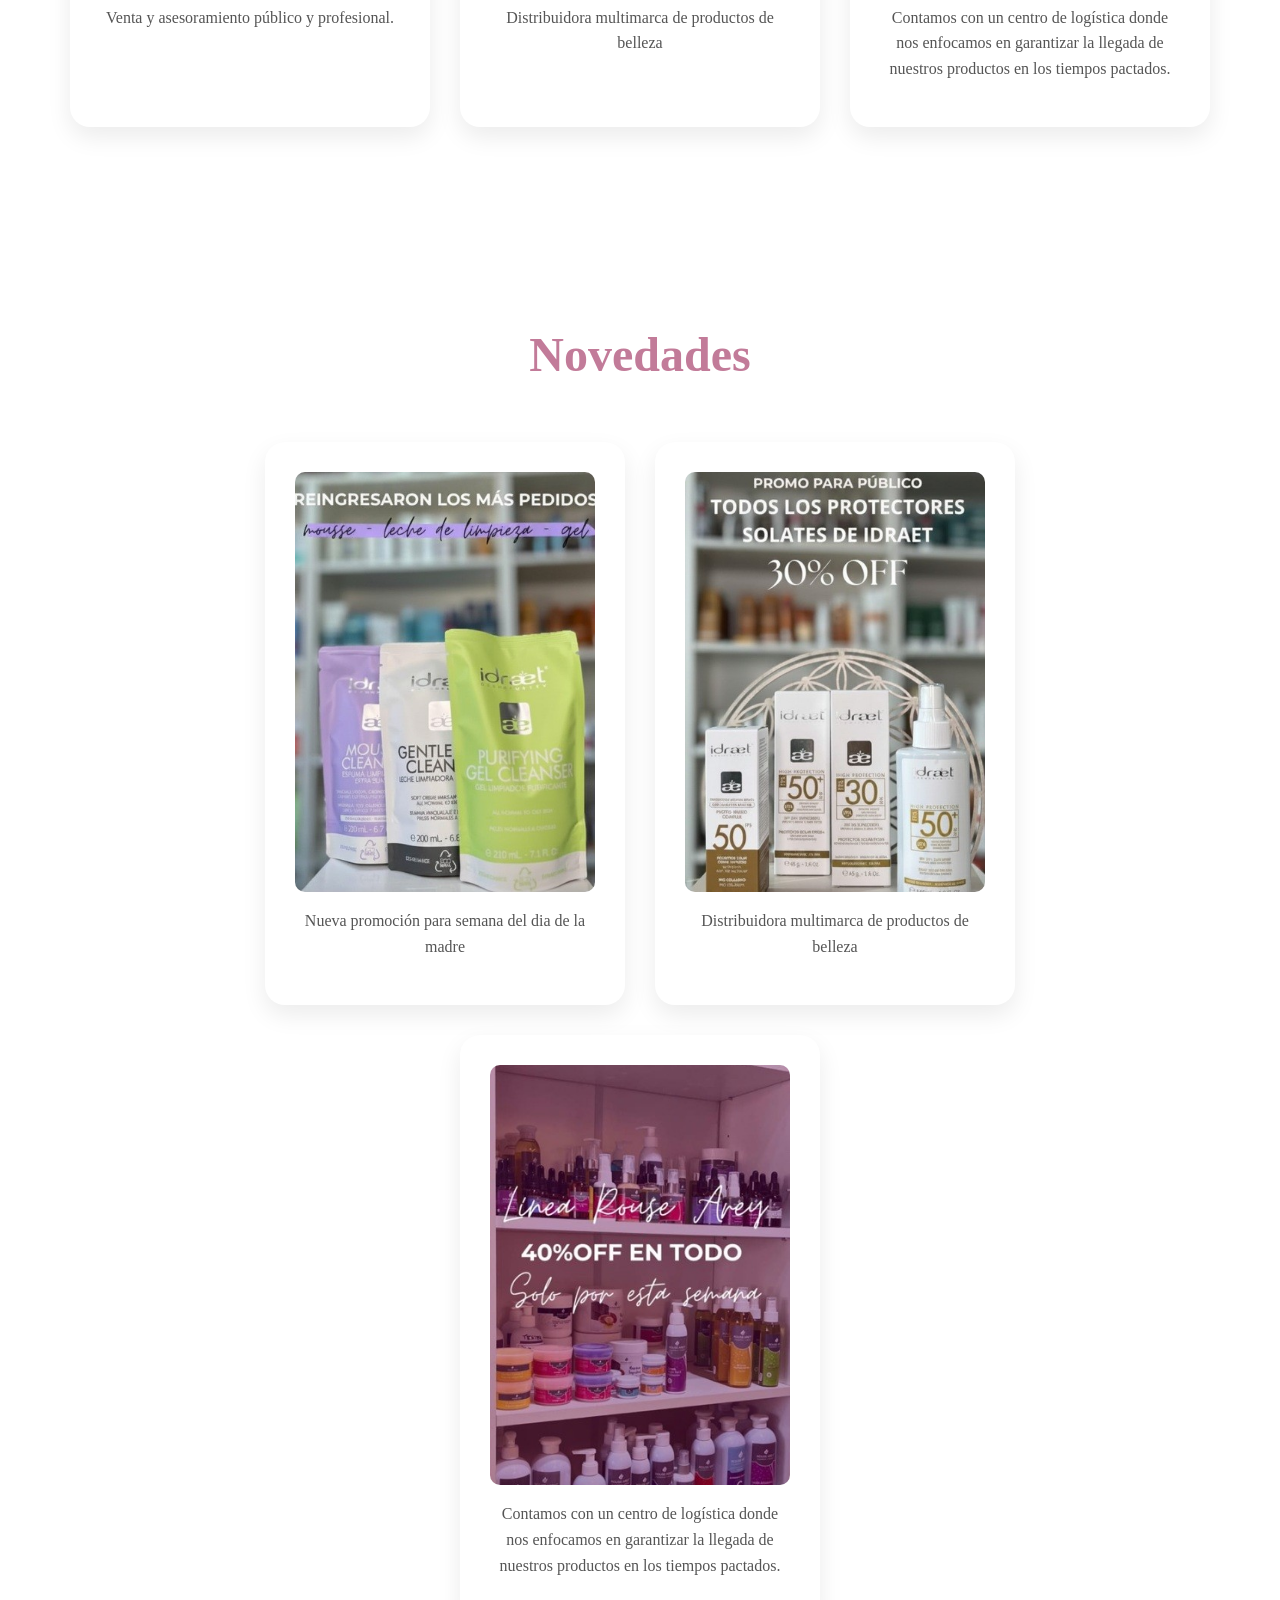
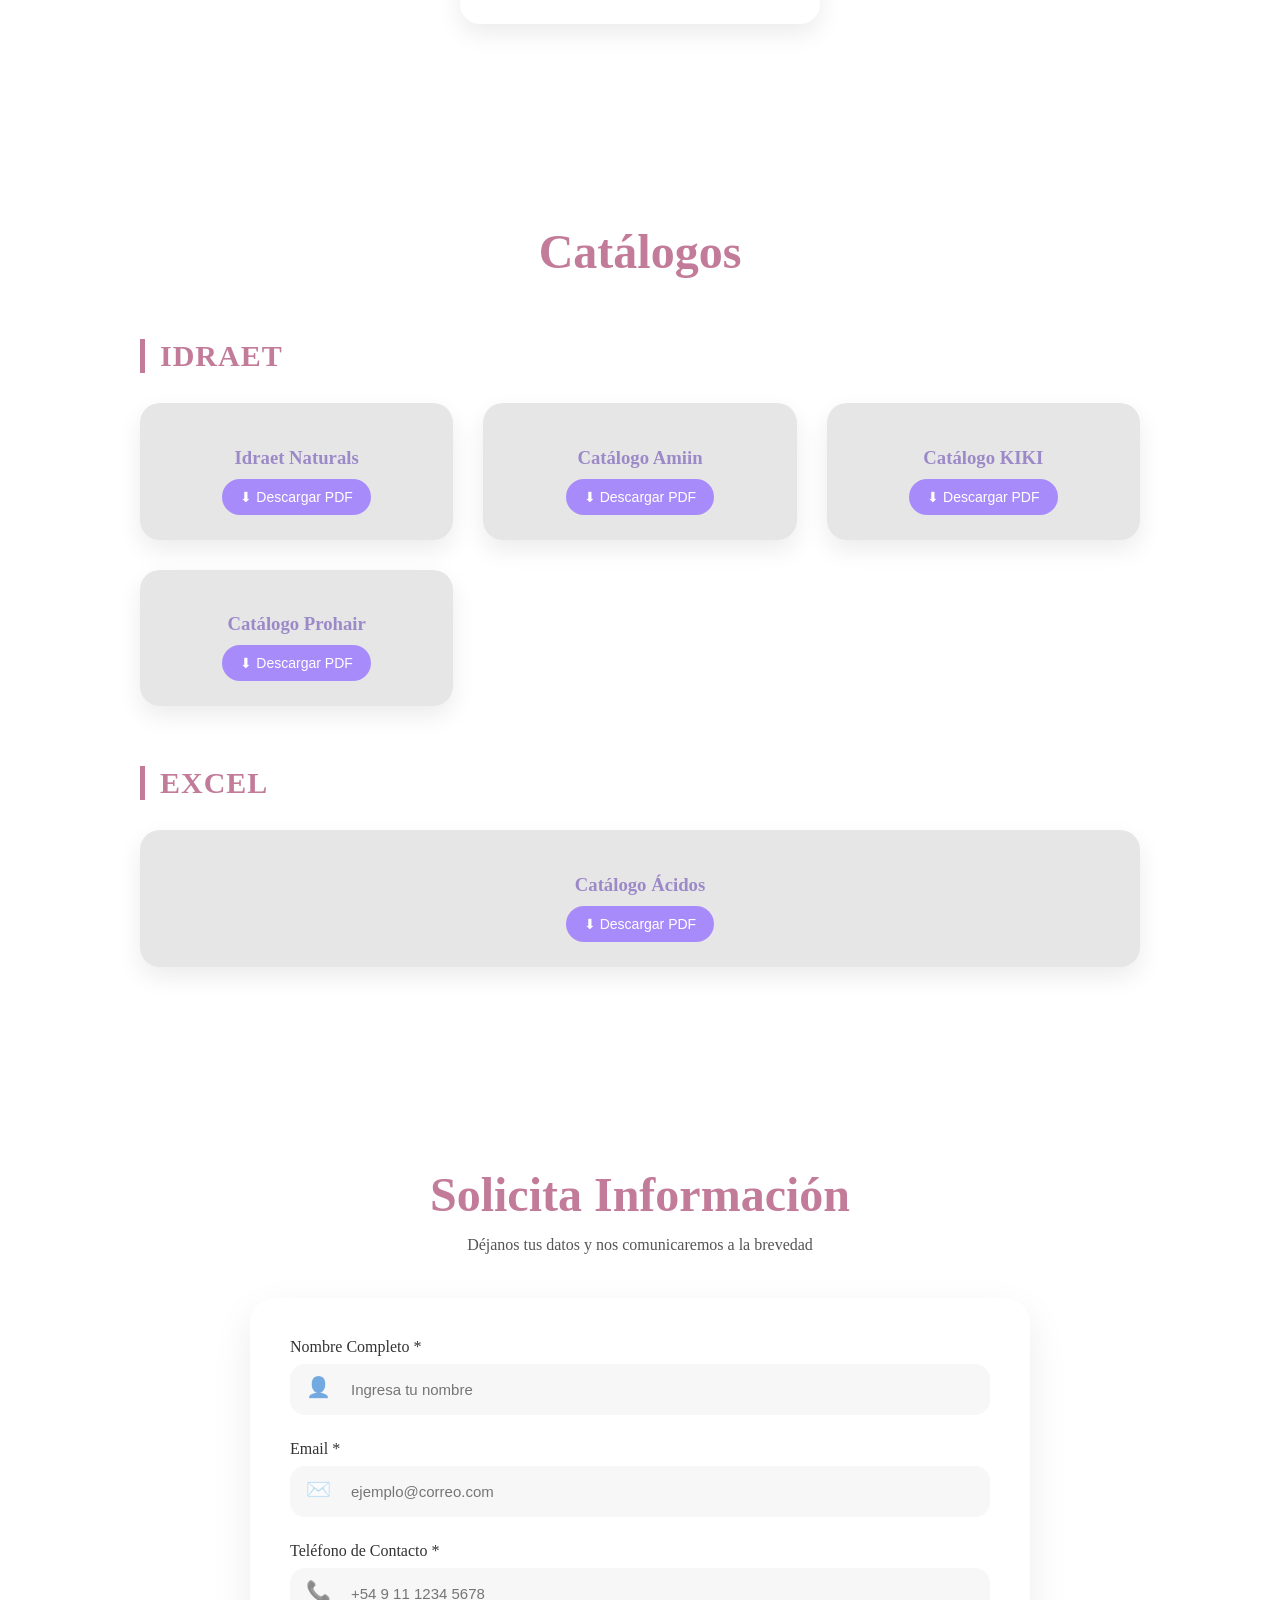
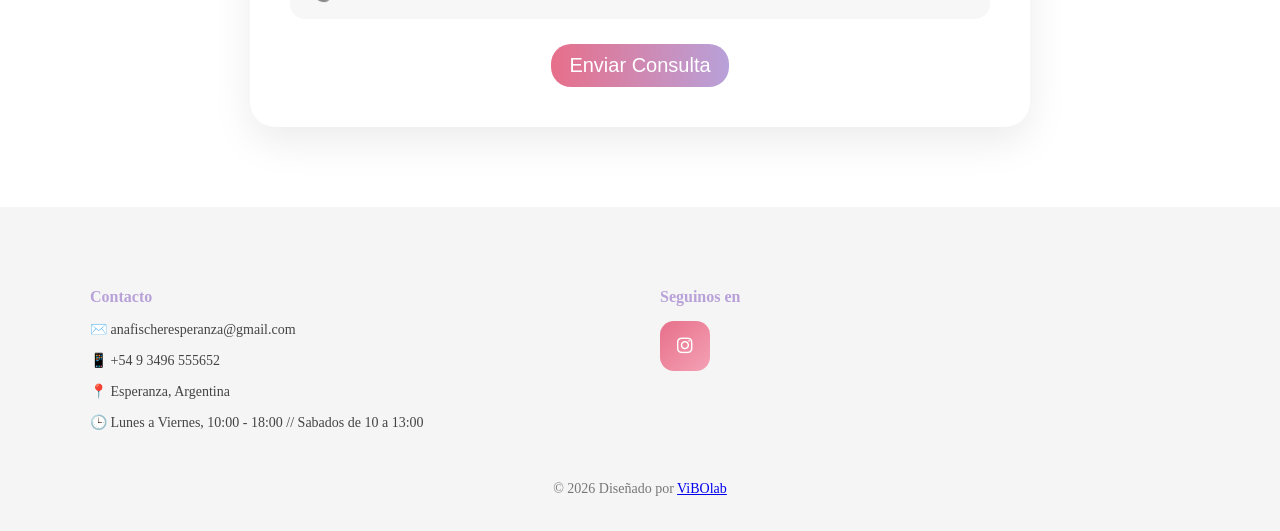
==== commit 8eb15715: "Arreglos" ====
--- a/index.html
+++ b/index.html
@@ -103,60 +103,83 @@
 
 <section class="catalogos" id="catalogos">
 
-  <!--<div class="badge">✦ Explora Nuestros Productos ✦</div>-->
-
   <h2>Catálogos</h2>
 
+  <!-- MARCA IDRAET -->
+  <div class="marca-titulo">
+    <h3>IDRAET</h3>
+  </div>
+
   <div class="catalog-grid">
 
-    <!--<div class="catalog-card">
-      <div class="content">
-        <h3>Catálogo Hidraet Pro Makeup </h3>
-        <a download="CatalogoHidraet_AF" href="/Catalogos/Idraet Pro Makeup.pdf"> <button class="btn violeta">  ⬇ Descargar PDF</button>   </a>
-      </div>
-    </div> -->
-
-    <div class="catalog-card ">
+    <div class="catalog-card">
+      <div class="content">
+        <h3>Idraet Naturals</h3>
+
+        <a download="CatalogoIdraetNat_AF" href="/Catalogos/Idraet Naturals.pdf">
+          <button class="btn violeta">⬇ Descargar PDF</button>
+        </a>
+      </div>
+    </div>
+
+        <div class="catalog-card">
       <div class="content">
         <h3>Catálogo Amiin</h3>
-        <a download="CatalogoAmiin_AF" href="/Catalogos/Amiin.pdf"> <button class="btn violeta">  ⬇ Descargar PDF</button>   </a>
-      </div>
-    </div>
-
-    <!--<div class="catalog-card">
-      <div class="content">
-        <h3>Catálogo Belleza</h3>
-        <a download="CatalogoBelleza_AF" href="/Catalogos/Belleza.pdf"> <button class="btn violeta">  ⬇ Descargar PDF</button>   </a>
-      </div>
-    </div>-->
+
+        <a download="CatalogoAmiin_AF" href="/Catalogos/Amiin.pdf">
+          <button class="btn violeta">⬇ Descargar PDF</button>
+        </a>
+      </div>
+    </div>
 
     <div class="catalog-card">
       <div class="content">
-        <h3>Catálogo Acidos</h3>
-        <a download="CatalogoAcidos_SBD" href="/Catalogos/Acidos.pdf"> <button class="btn violeta">  ⬇ Descargar PDF</button>   </a>
+        <h3>Catálogo KIKI</h3>
+
+        <a download="CatalogoKiki_AF" href="/Catalogos/KIKI.pdf">
+          <button class="btn violeta">⬇ Descargar PDF</button>
+        </a>
       </div>
     </div>
 
     <div class="catalog-card">
       <div class="content">
-          <h3>Catálogo Idraet Naturals </h3>
-          <a download="CatalogoIdraetNat_AF" href="/catalogos/Idraet Naturals.pdf"> <button class="btn violeta">  ⬇ Descargar PDF</button>   </a>
-      </div>
-    </div>
-
-    <div class="catalog-card">
-      <div class="content">
-        <h3>Catálogo KIKI</h3>
-        <a download="CatalogoKiki_AF" href="/Catalogos/KIKI.pdf"> <button class="btn violeta">  ⬇ Descargar PDF</button>   </a>
-      </div>
-    </div>
-
-    <div class="catalog-card">
-      <div class="content">
         <h3>Catálogo Prohair</h3>
-        <a download="CatalogoProHair_AF" href="/Catalogos/PROHAIR.pdf"> <button class="btn violeta">  ⬇ Descargar PDF</button>   </a>
-      </div>
-    </div>
+
+        <a download="CatalogoProHair_AF" href="/Catalogos/PROHAIR.pdf">
+          <button class="btn violeta">⬇ Descargar PDF</button>
+        </a>
+      </div>
+    </div>
+
+  </div>
+
+  <!-- MARCA EXCEL -->
+  <div class="marca-titulo">
+    <h3>EXCEL</h3>
+  </div>
+
+  <div class="catalog-grid">
+
+      <div class="catalog-card">
+
+        <div class="content">
+        <h3>Catálogo Ácidos</h3>
+
+        <a download="CatalogoAcidos_AF" href="/Catalogos/Acidos.pdf">
+          <button class="btn violeta">⬇ Descargar PDF</button>
+        </a>
+      </div>
+    </div>
+
+  </div>
+
+  <!-- OTRAS MARCAS 
+  <div class="marca-titulo">
+    <h3>OTRAS MARCAS</h3>
+  </div>
+
+  <div class="catalog-grid">-->
 
   </div>
 
@@ -233,6 +256,10 @@
 
   </div>
 
+  <div class="footer-bottom">
+      <p>© 2026 Diseñado por <a href="https://vibolabdev.com">ViBOlab</a>
+  </div>
+
 </footer>
 </body>
 </html>
--- a/style.css
+++ b/style.css
@@ -1,26 +1,11 @@
 body {
     background-image: url('/img/fondo.jpg') !important; /* El !important fuerza la carga */
-
-    /* --- ESTA ES LA SOLUCIÓN --- */
-
-    /* 1. Evita que la imagen se replique */
     background-repeat: no-repeat;
-
-    /* 2. Escala la imagen para que cubra TODO el ancho y alto disponible */
-    /* 'cover' asegura que no queden espacios en blanco, recortando inteligentemente si es necesario */
     background-size: cover;
-
-    /* --- Ajustes adicionales para que se vea perfecto --- */
-
-    /* Centra la imagen para que el recorte sea simétrico */
     background-position: center center;
-
-    /* (Opcional) Mantiene el fondo fijo al hacer scroll */
     background-attachment: fixed;
-
-    /* Asegura que el cuerpo de la página ocupe al menos todo el alto de la ventana */
-    /* min-height: 100vh;
-    /* margin: 0;
+    min-height: 100vh;
+    margin: 0;
 
   }
 
@@ -56,7 +41,6 @@
   align-items: center;
   justify-content: space-between;
 }
-
 
 /* MENÚ */
 .menu {
@@ -120,7 +104,7 @@
     display: flex;
     align-items: center;
     justify-content: space-between;
-    padding: 80px;
+    padding:120px 80px 80px;
     background: #f8f5f2;
     overflow: hidden;
 }
@@ -129,6 +113,7 @@
 
 .hero-text{
     width: 50%;
+    margin-bottom: 350px;
     animation: subir 1.5s ease;
 }
 
@@ -148,6 +133,7 @@
 
 .hero-image{
     width: 45%;
+    margin-top: -350px;
     display: flex;
     justify-content: center;
     animation: entrarDerecha 1.8s ease;
@@ -213,12 +199,6 @@
   padding: 80px 20px;
   background: #ffffff;
 }
-body {
-  margin: 0;
-  font-family: Arial, sans-serif;
-  background: #f5f5f5;
-}
-
 /* SECCIÓN */
 .about {
   text-align: center;
@@ -245,14 +225,31 @@
 /* TÍTULO */
 .about h2 {
   font-size: 48px;
-  color: #b8a1d9;
+  color: #c27b99;
   margin-bottom: 50px;
 }
 
 .novedades h2 {
   font-size: 48px;
-  color: #b8a1d9;
+  color: #c27b99;
   margin-bottom: 60px;
+}
+.novedades .card{
+  display: flex;
+  flex-direction: column;
+  align-items: center;
+}
+
+.novedades .card img {
+  width: 100% !important;
+  height: 420px;
+  display: block;
+
+  flex-shrink: 0;
+
+  object-fit: cover;
+  object-position: center;
+  border-radius: 10px;
 }
 
 .cards {
@@ -315,8 +312,25 @@
 /* TITULO */
 .catalogos h2 {
   font-size: 48px;
-  color: #b8a1d9;
+  color: #c27b99;
   margin-bottom: 15px;
+}
+
+.marca-titulo{
+  margin-top: 60px;
+  margin-bottom: 25px;
+  text-align: left;
+  max-width: 1000px;
+  margin-left: auto;
+  margin-right: auto;
+}
+
+.marca-titulo h3{
+  font-size: 30px;
+  color: #c27b99;
+  border-left: 5px solid #c27b99;
+  padding-left: 15px;
+  letter-spacing: 1px;
 }
 
 /* TEXTO */
@@ -402,7 +416,7 @@
 
 .contacto h2 {
   font-size: 48px;
-  color: #b8a1d9;
+  color:#c27b99;
   margin-bottom: 10px;
 }
 
@@ -648,6 +662,7 @@
 }
 
 /* CARD */
+
 .policy-card {
   max-width: 800px;
   margin: auto;
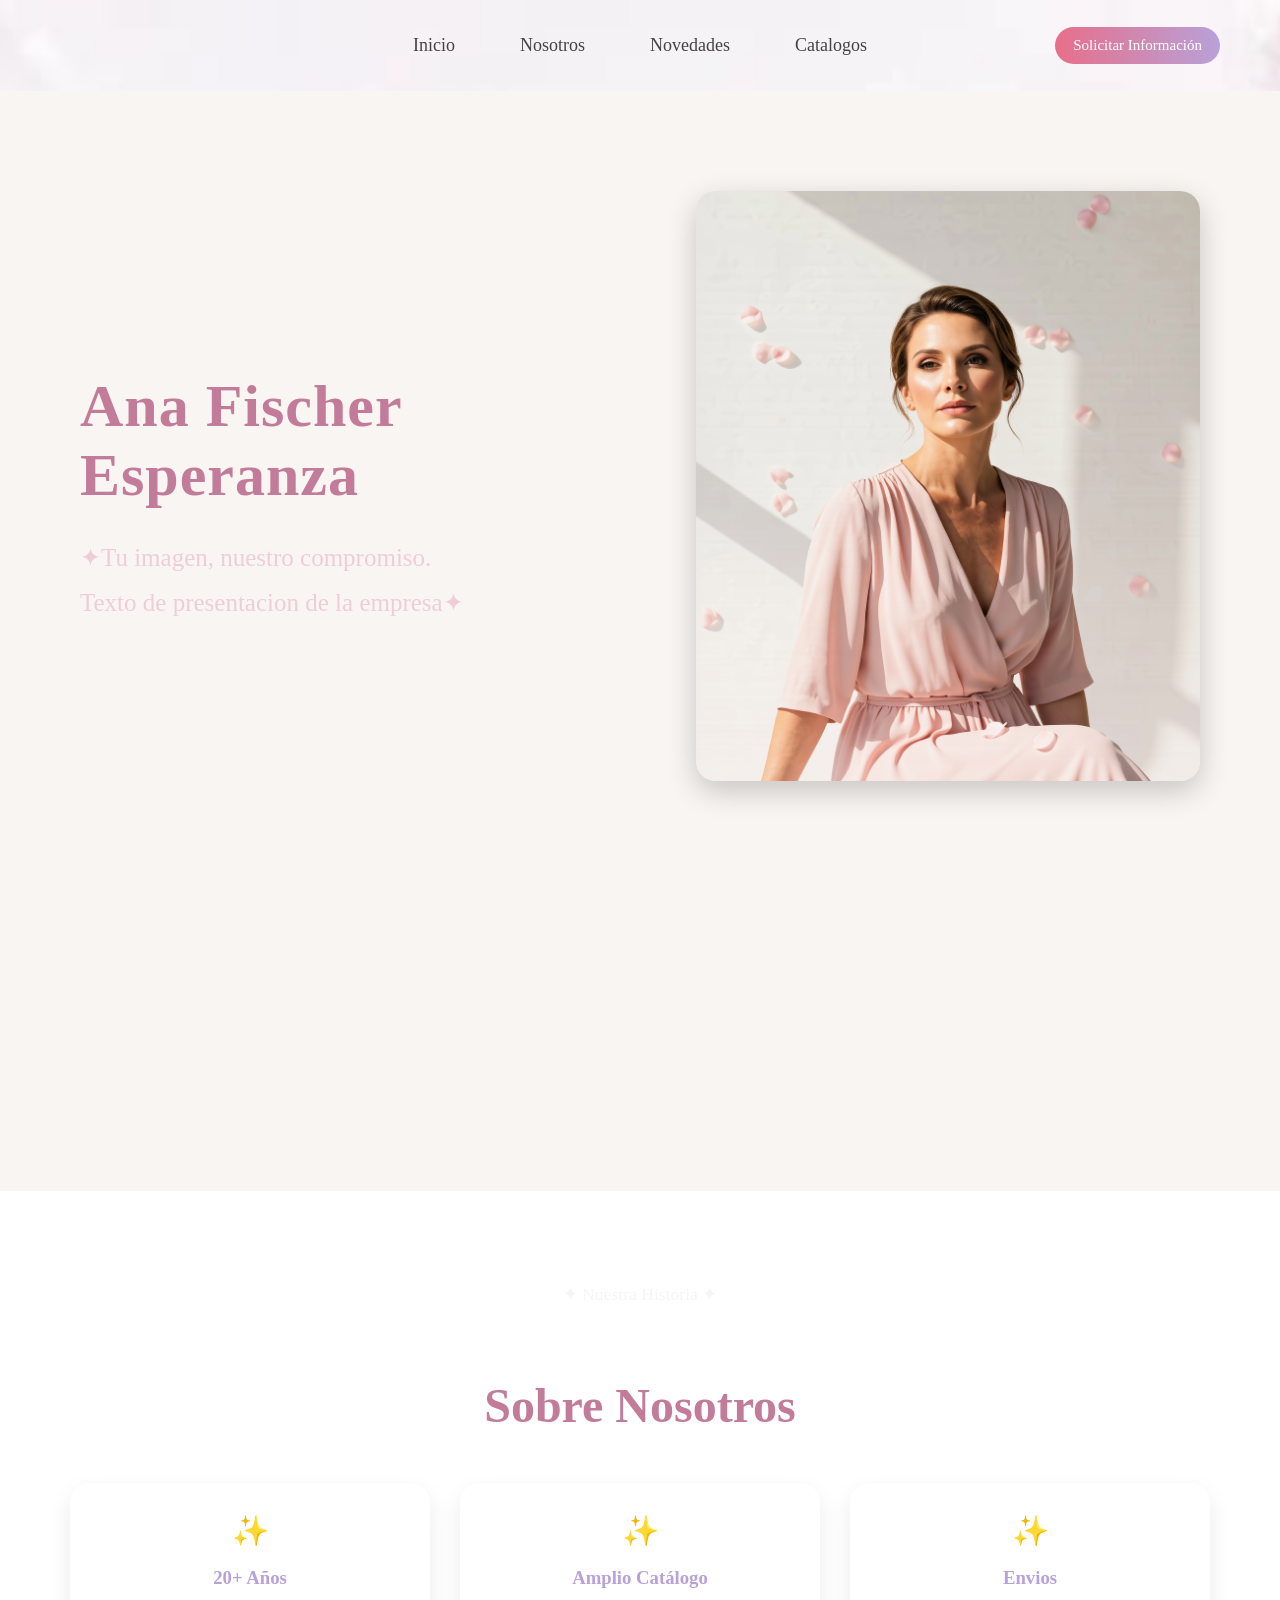
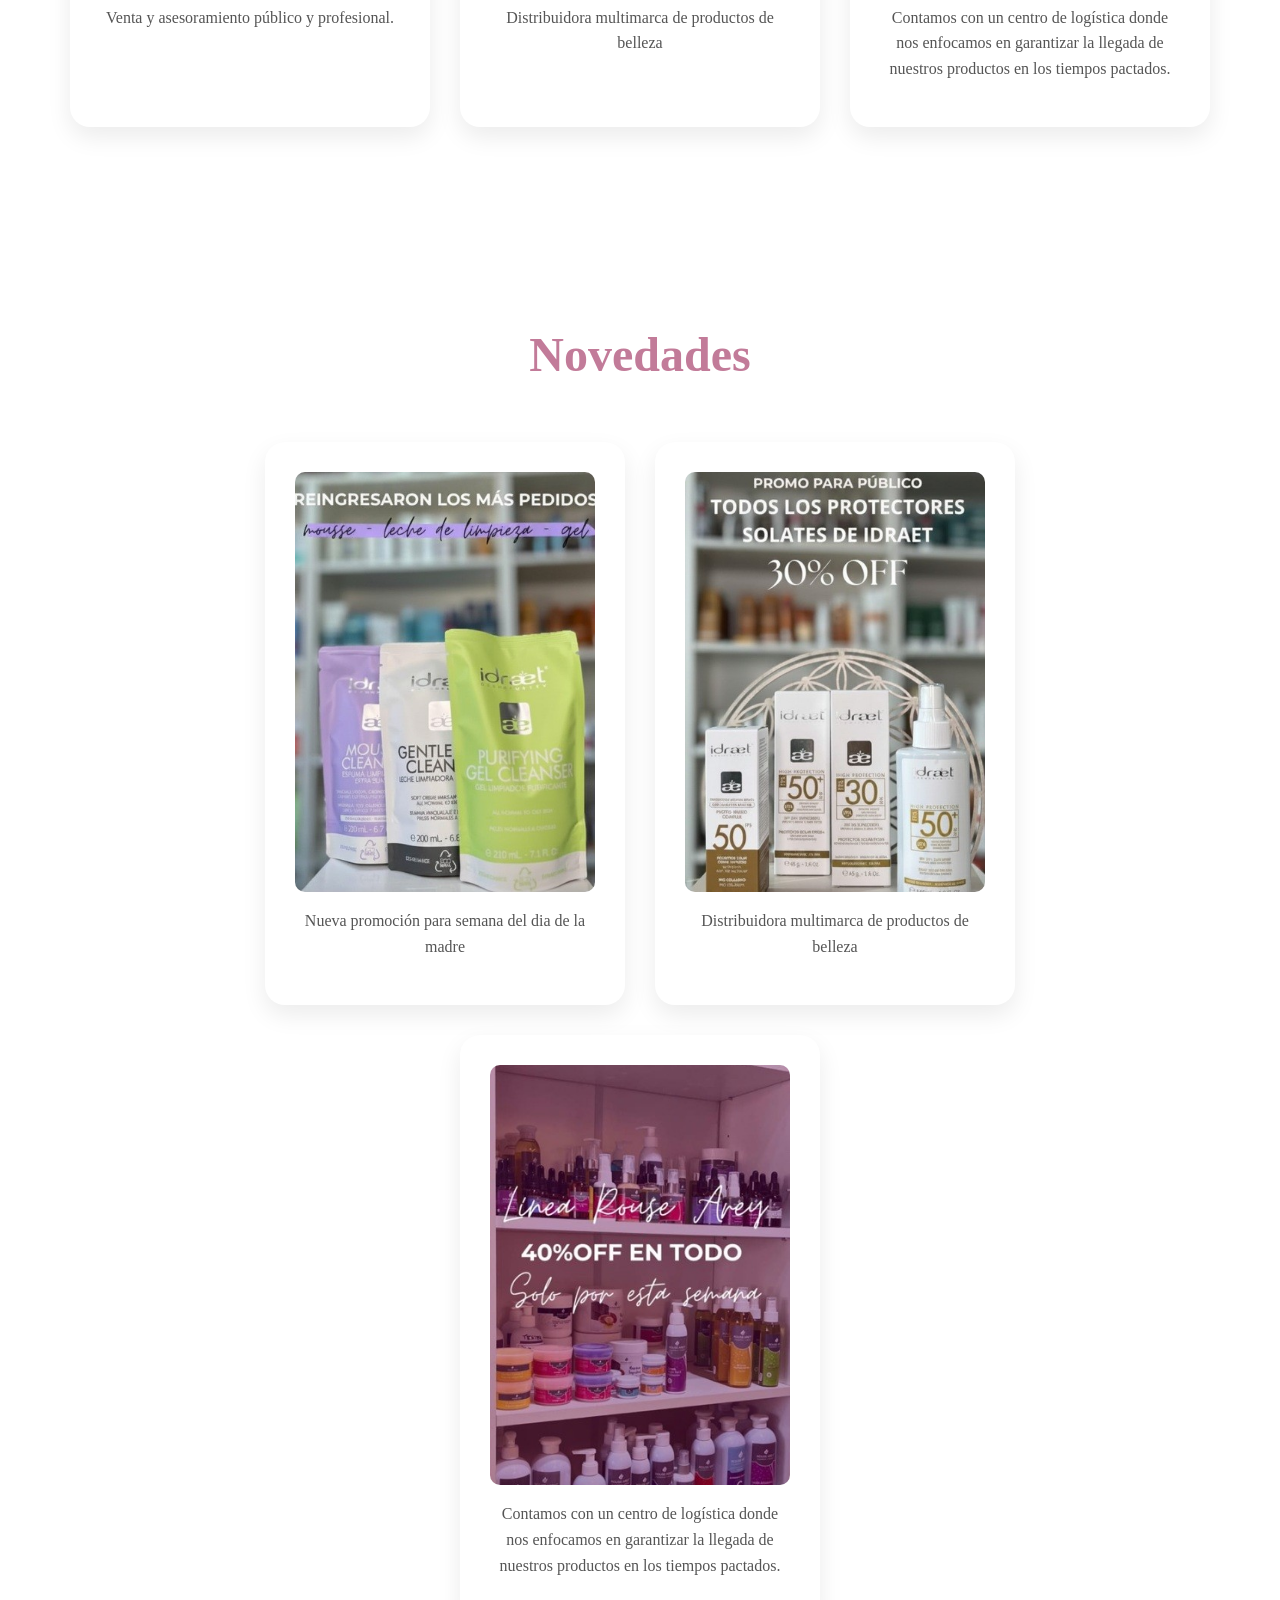
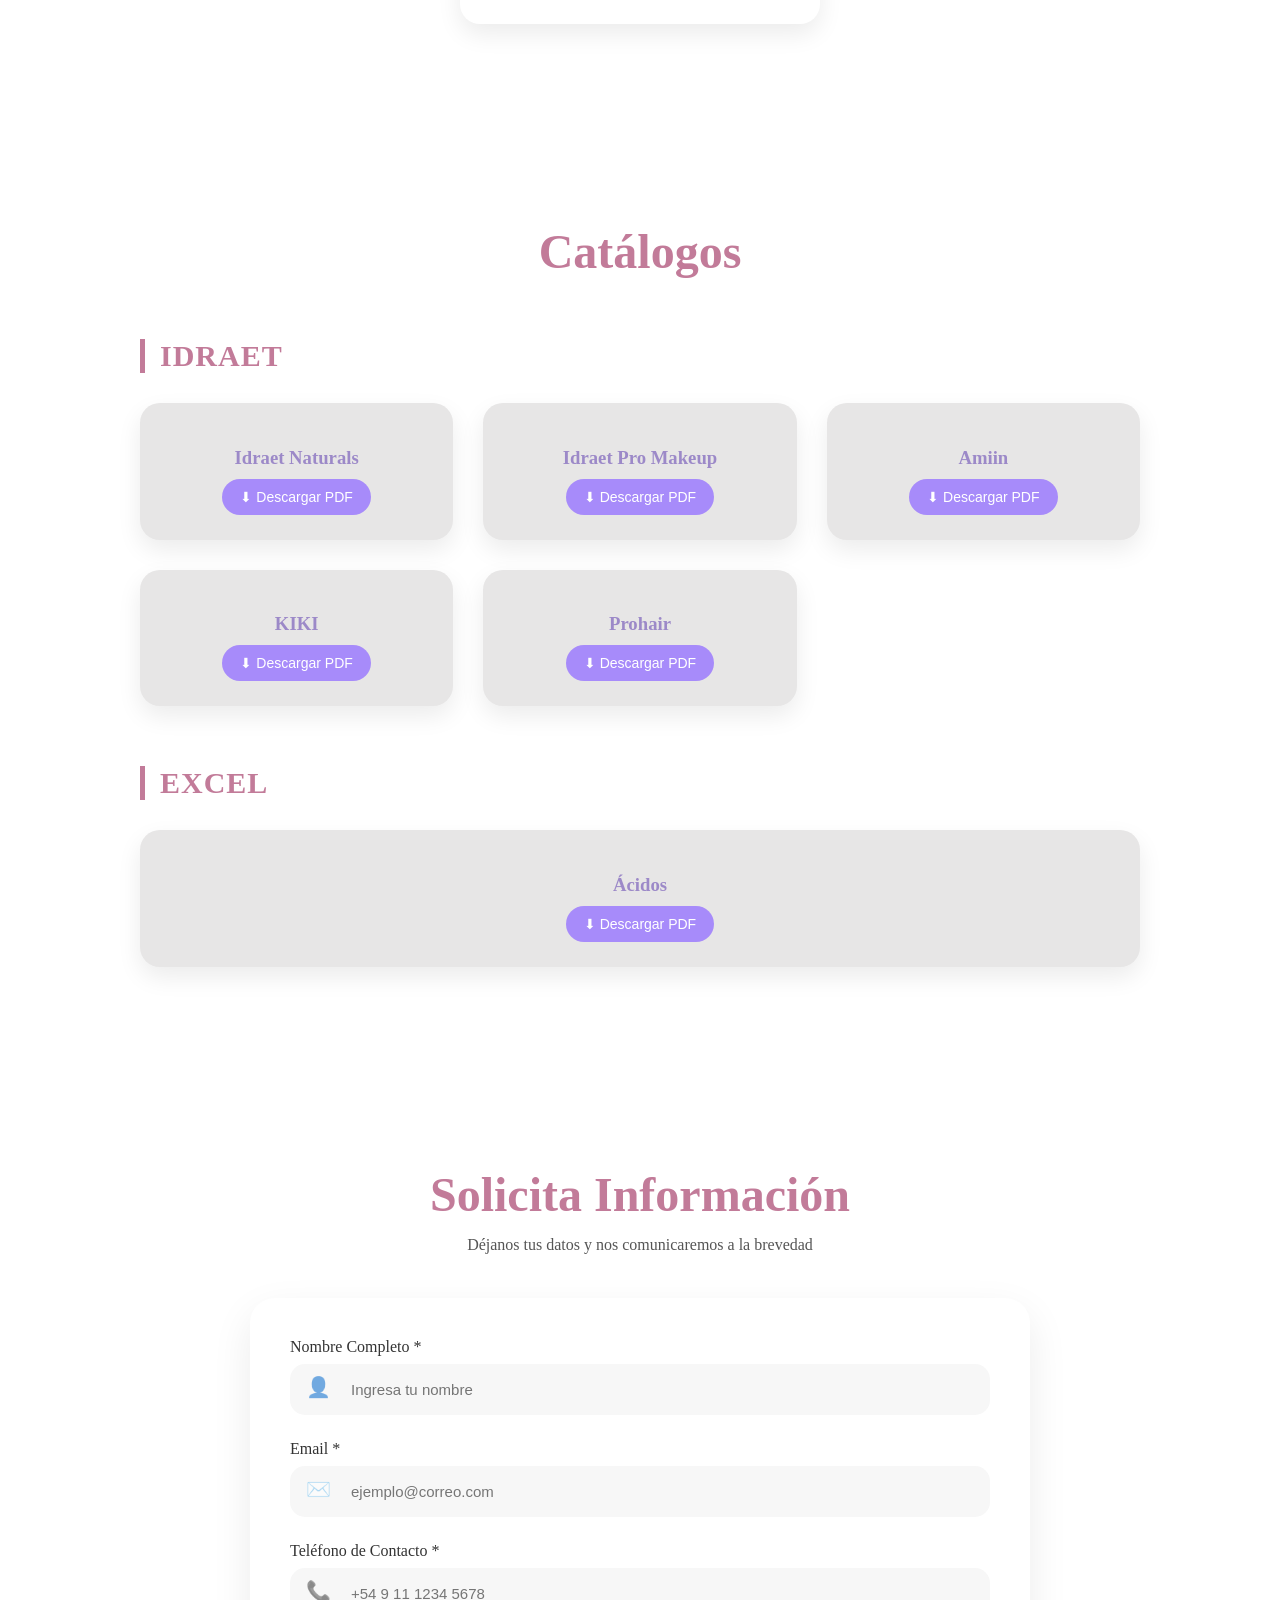
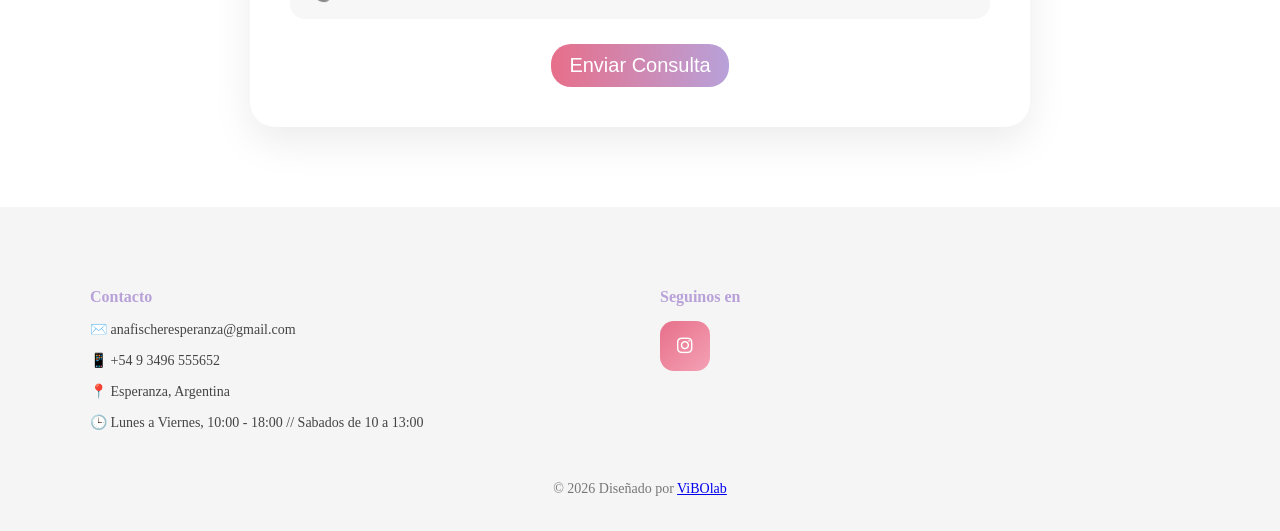
==== commit fef3e0b7: "archivos" ====
--- a/index.html
+++ b/index.html
@@ -122,9 +122,19 @@
       </div>
     </div>
 
-        <div class="catalog-card">
-      <div class="content">
-        <h3>Catálogo Amiin</h3>
+    <div class="catalog-card">
+      <div class="content">
+        <h3>Idraet Pro Makeup</h3>
+
+        <a download="CatalogoIdraetPro_AF" href="/Catalogos/Idraet Pro Makeup.pdf">
+          <button class="btn violeta">⬇ Descargar PDF</button>
+        </a>
+      </div>
+    </div>
+
+    <div class="catalog-card">
+      <div class="content">
+        <h3>Amiin</h3>
 
         <a download="CatalogoAmiin_AF" href="/Catalogos/Amiin.pdf">
           <button class="btn violeta">⬇ Descargar PDF</button>
@@ -134,7 +144,7 @@
 
     <div class="catalog-card">
       <div class="content">
-        <h3>Catálogo KIKI</h3>
+        <h3>KIKI</h3>
 
         <a download="CatalogoKiki_AF" href="/Catalogos/KIKI.pdf">
           <button class="btn violeta">⬇ Descargar PDF</button>
@@ -144,7 +154,7 @@
 
     <div class="catalog-card">
       <div class="content">
-        <h3>Catálogo Prohair</h3>
+        <h3>Prohair</h3>
 
         <a download="CatalogoProHair_AF" href="/Catalogos/PROHAIR.pdf">
           <button class="btn violeta">⬇ Descargar PDF</button>
@@ -164,7 +174,7 @@
       <div class="catalog-card">
 
         <div class="content">
-        <h3>Catálogo Ácidos</h3>
+        <h3>Ácidos</h3>
 
         <a download="CatalogoAcidos_AF" href="/Catalogos/Acidos.pdf">
           <button class="btn violeta">⬇ Descargar PDF</button>
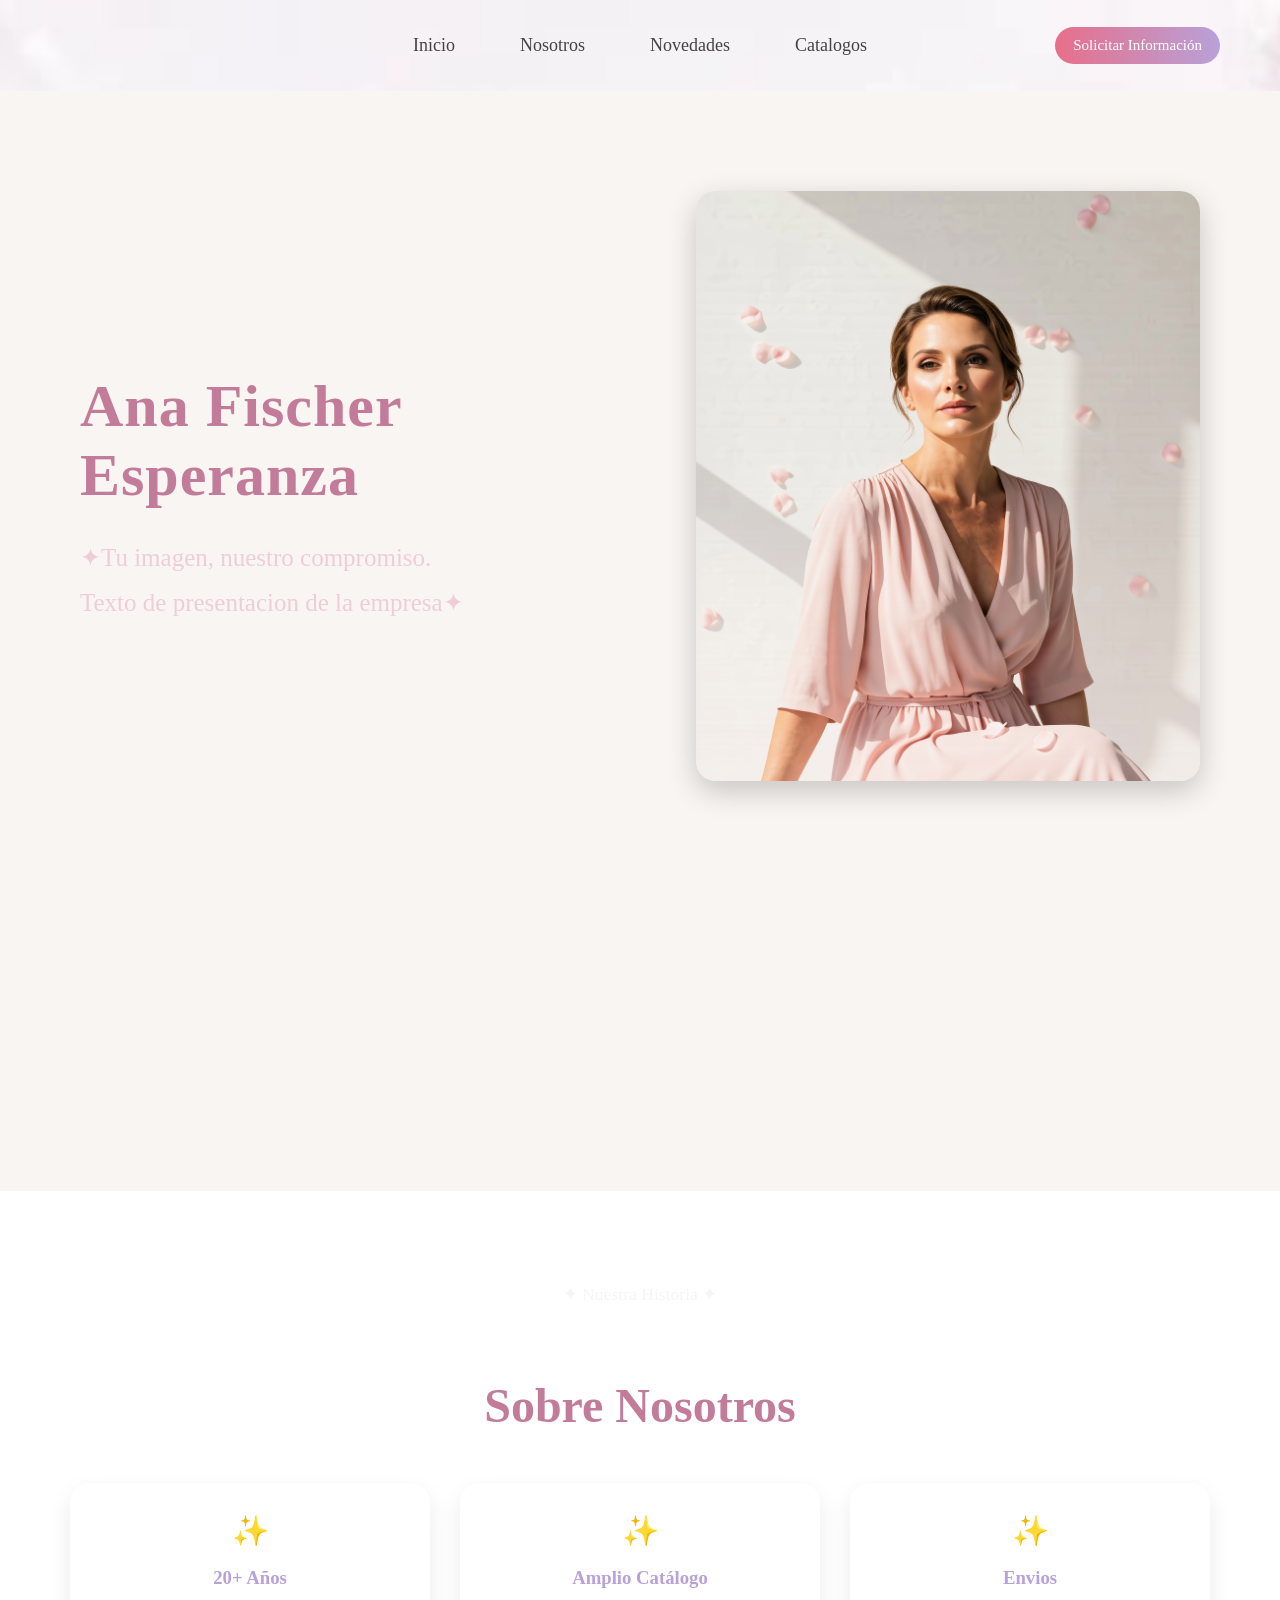
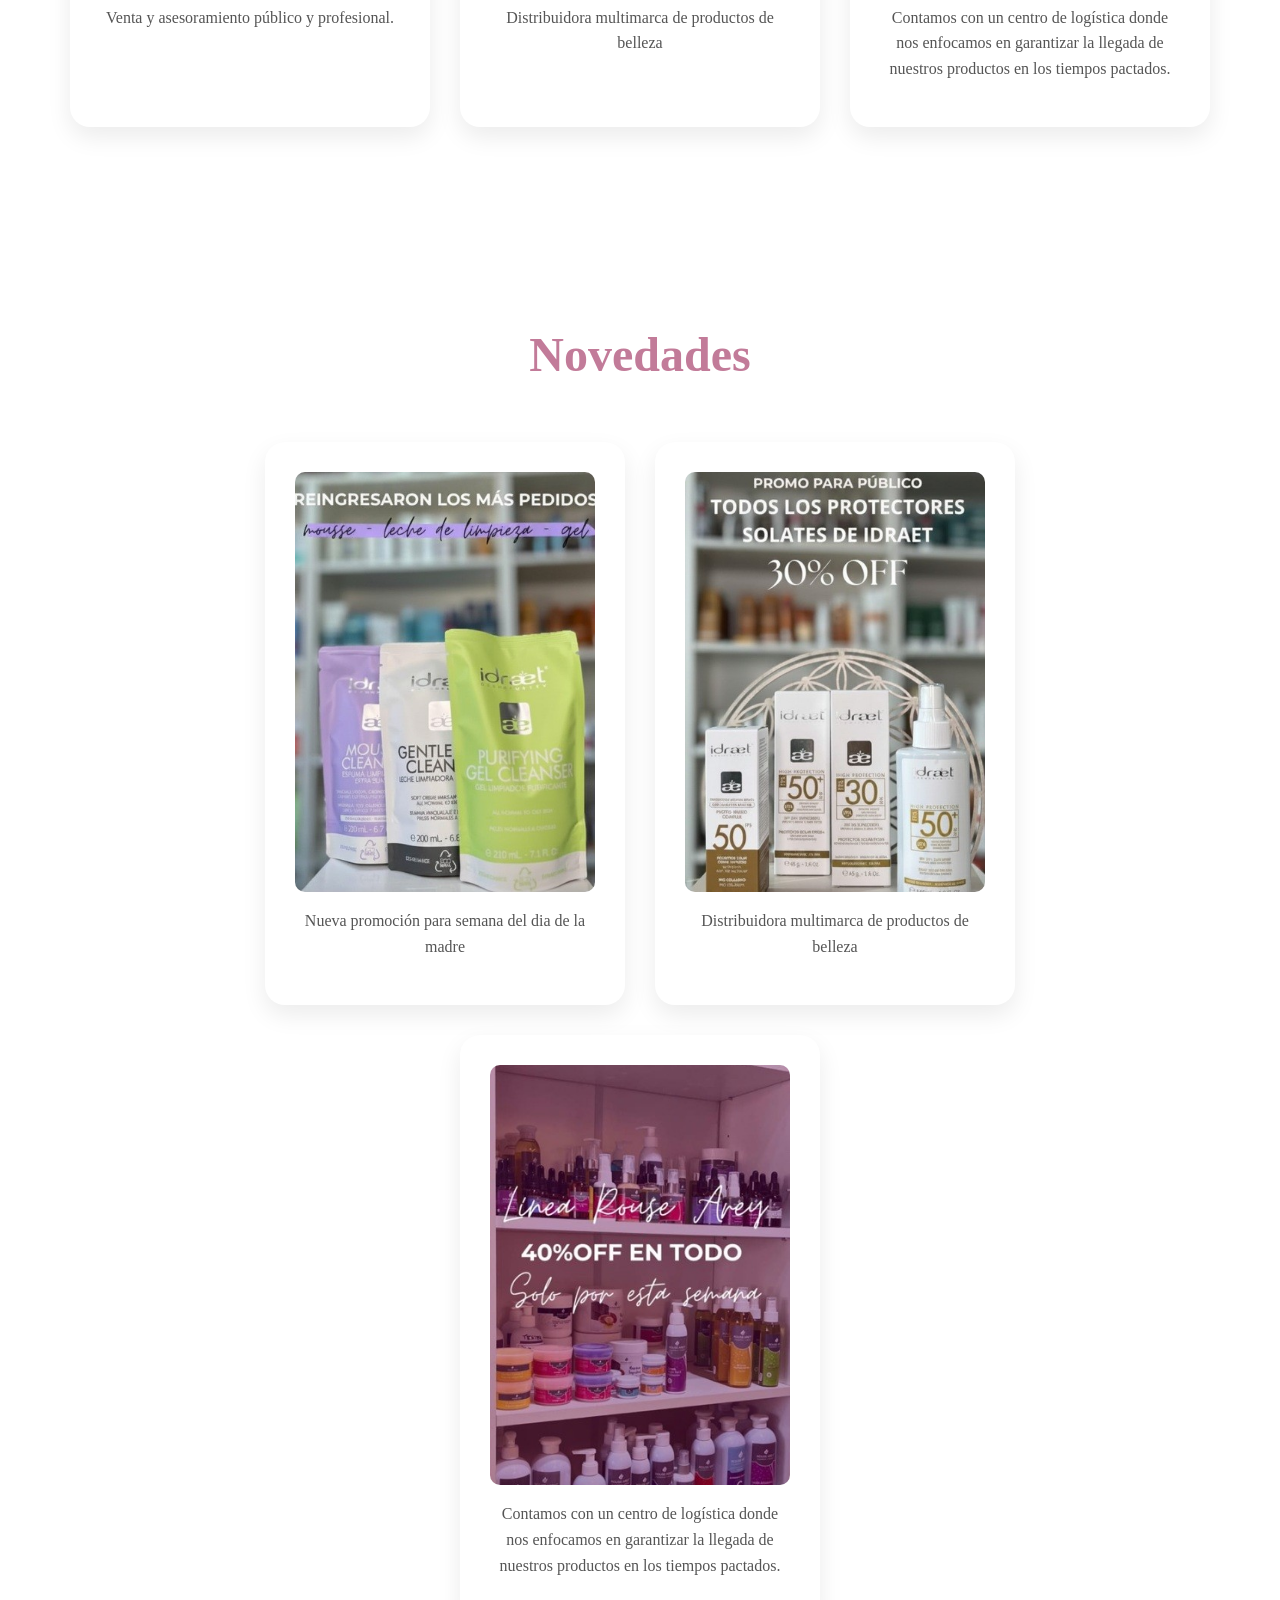
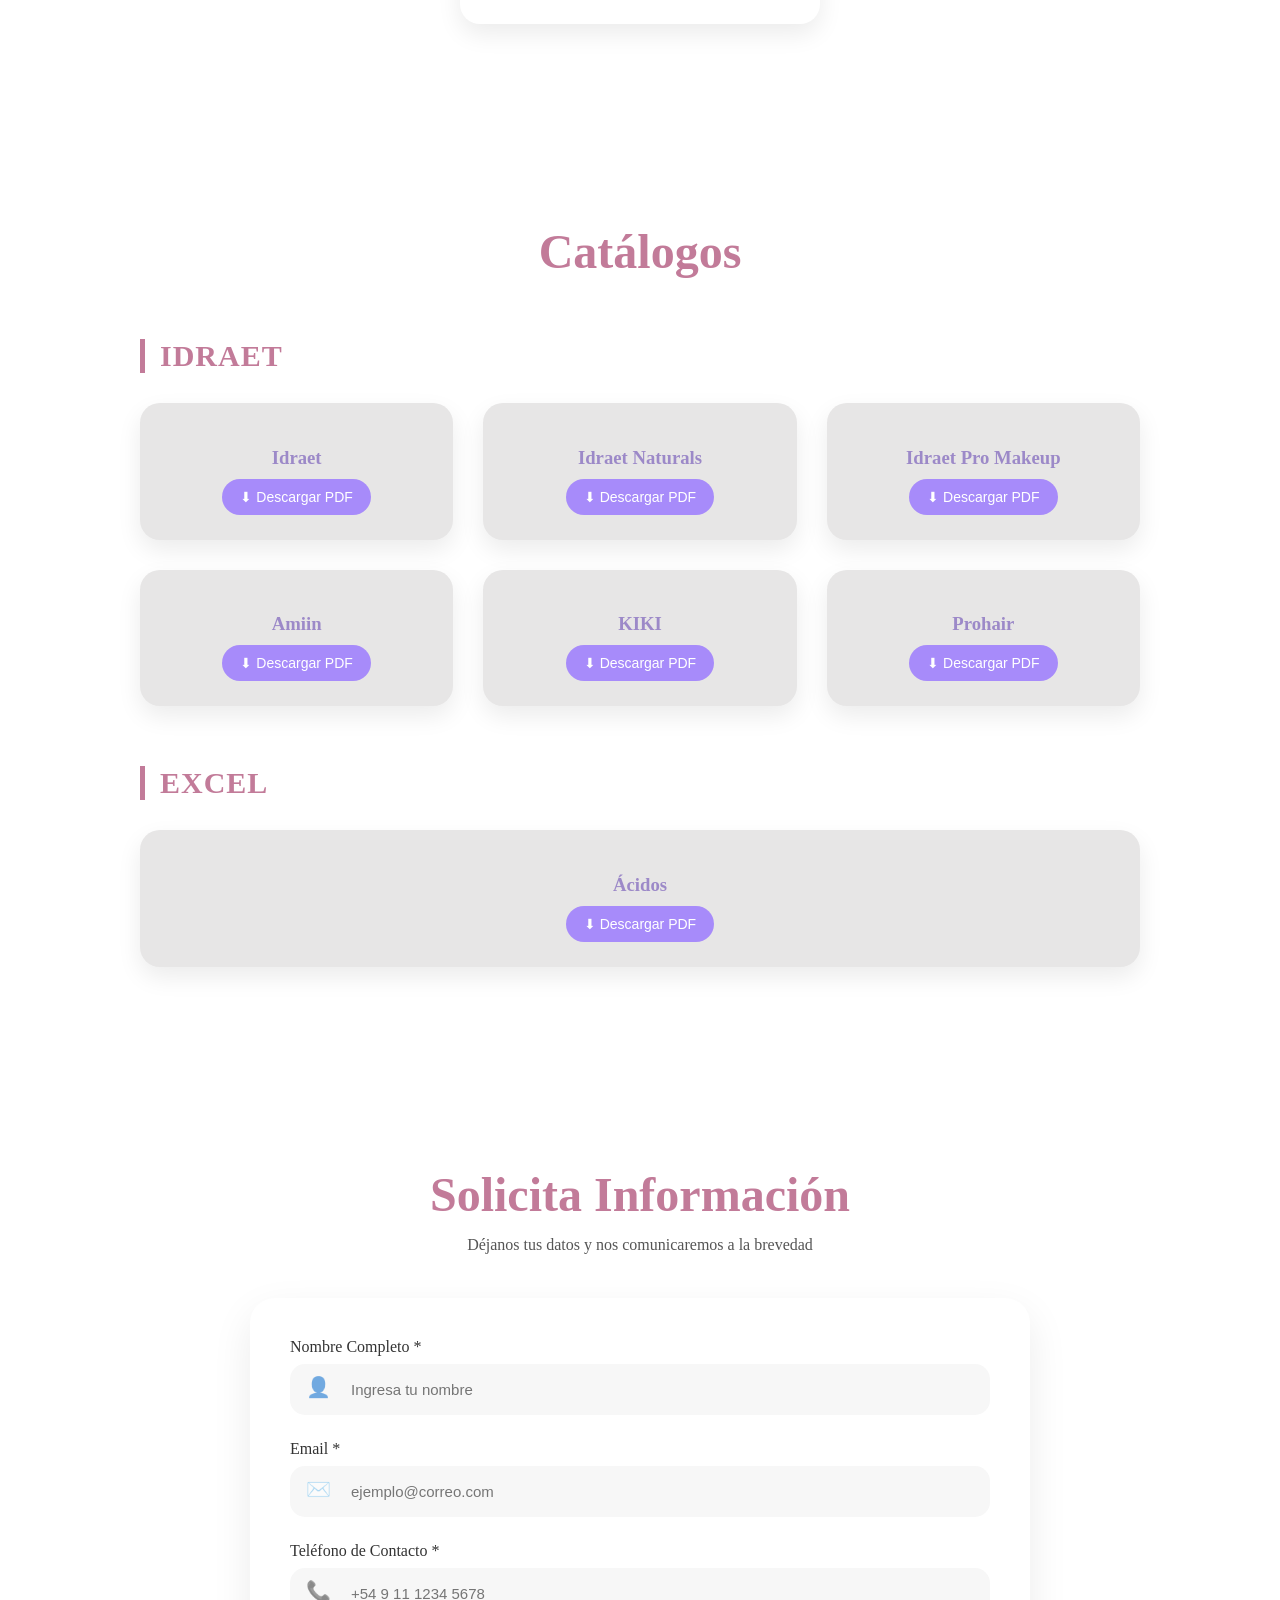
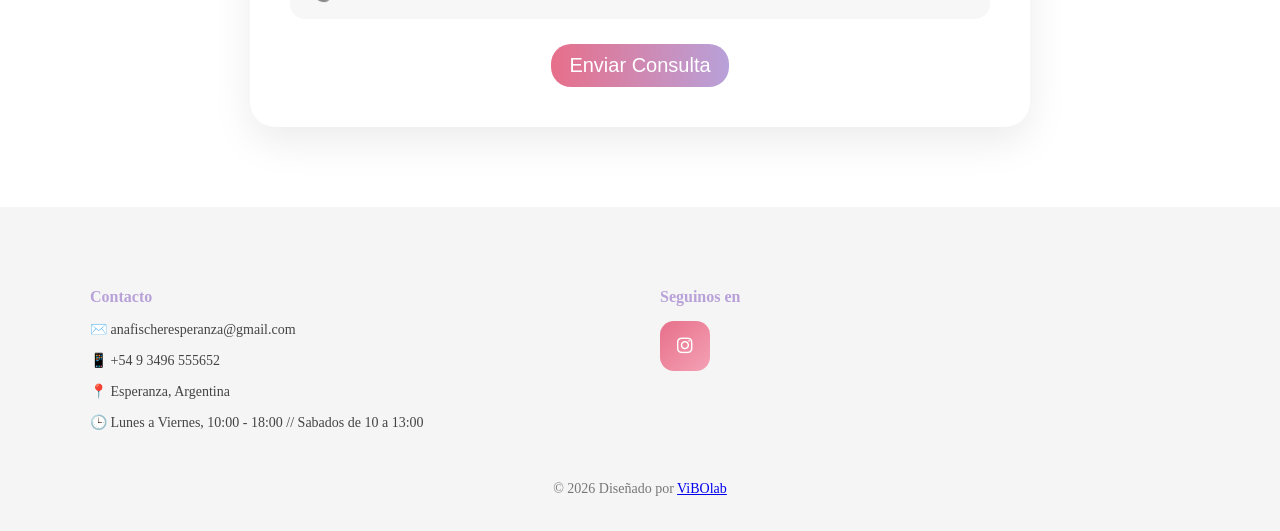
==== commit 186228e2: "idraet archivo" ====
--- a/index.html
+++ b/index.html
@@ -114,6 +114,16 @@
 
     <div class="catalog-card">
       <div class="content">
+        <h3>Idraet</h3>
+
+        <a download="CatalogoIdraet_AF" href="/Catalogos/IDRAET.pdf">
+          <button class="btn violeta">⬇ Descargar PDF</button>
+        </a>
+      </div>
+    </div>
+
+    <div class="catalog-card">
+      <div class="content">
         <h3>Idraet Naturals</h3>
 
         <a download="CatalogoIdraetNat_AF" href="/Catalogos/Idraet Naturals.pdf">
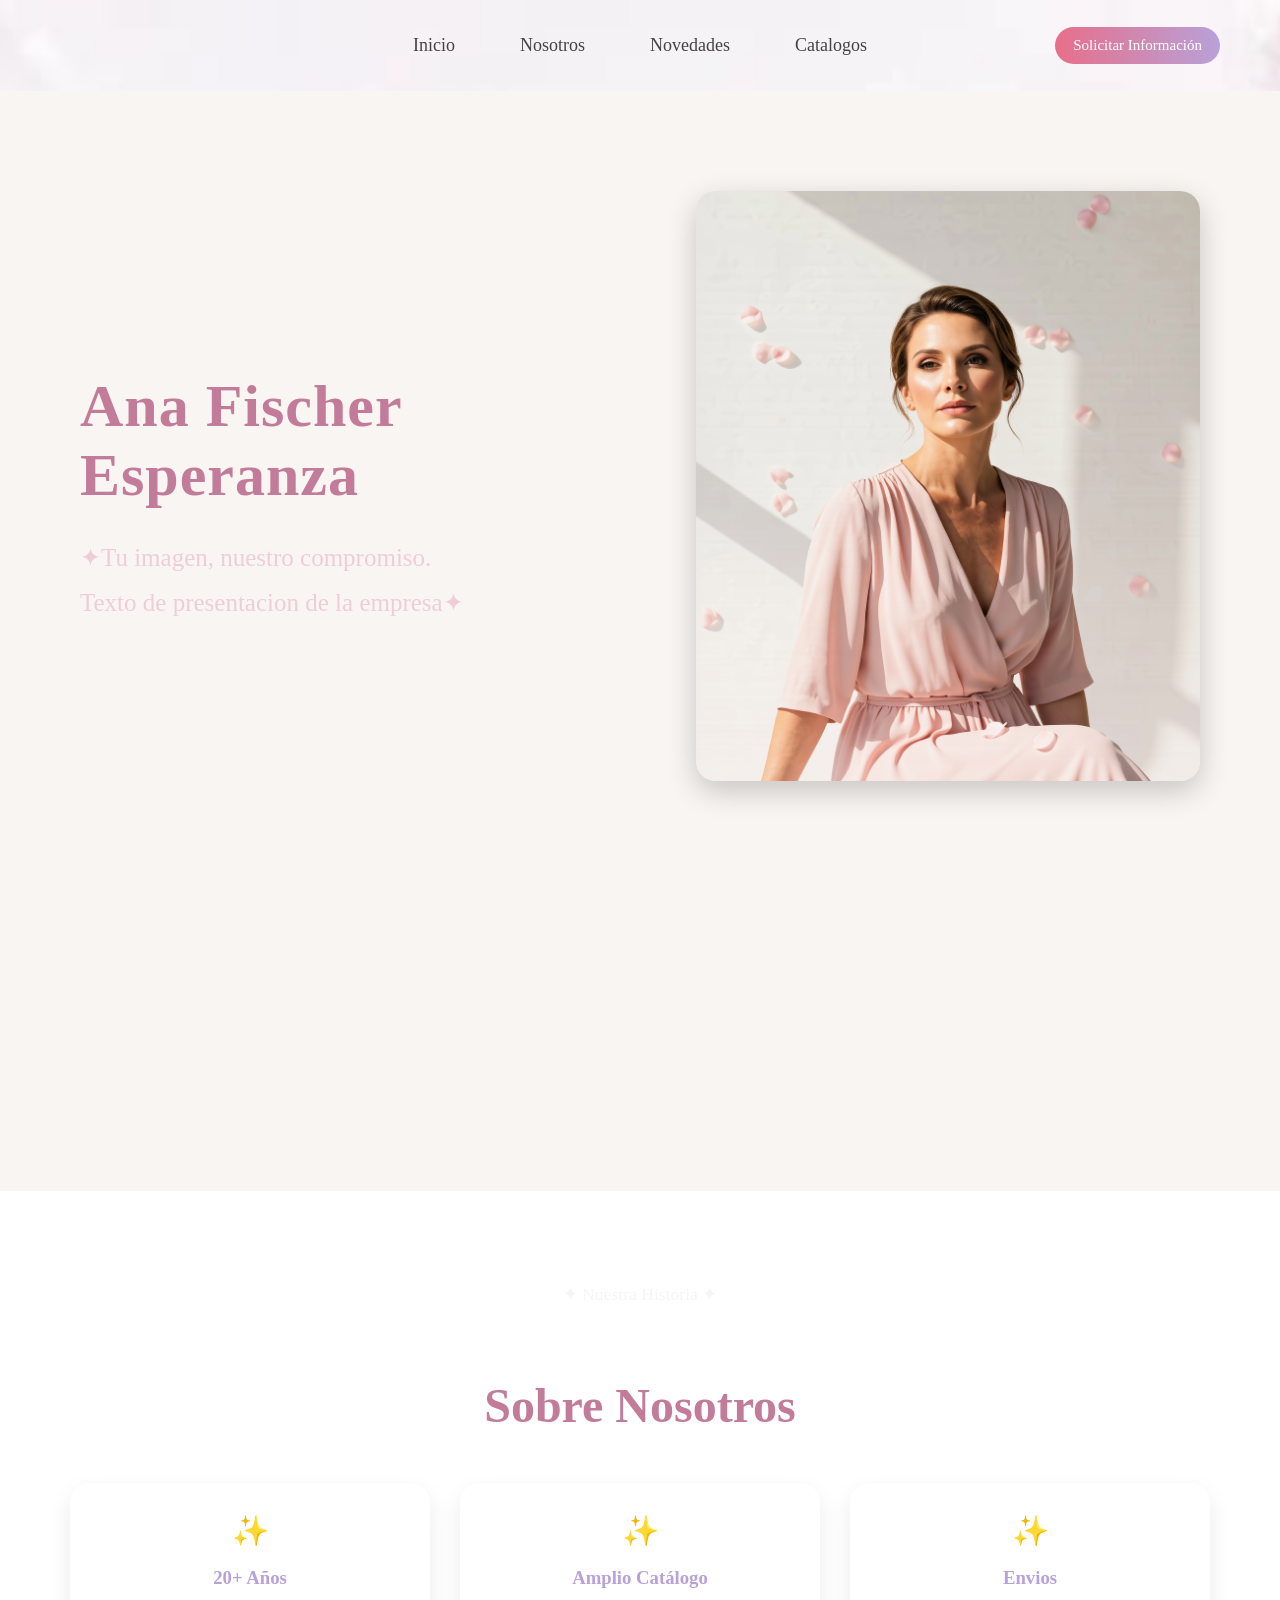
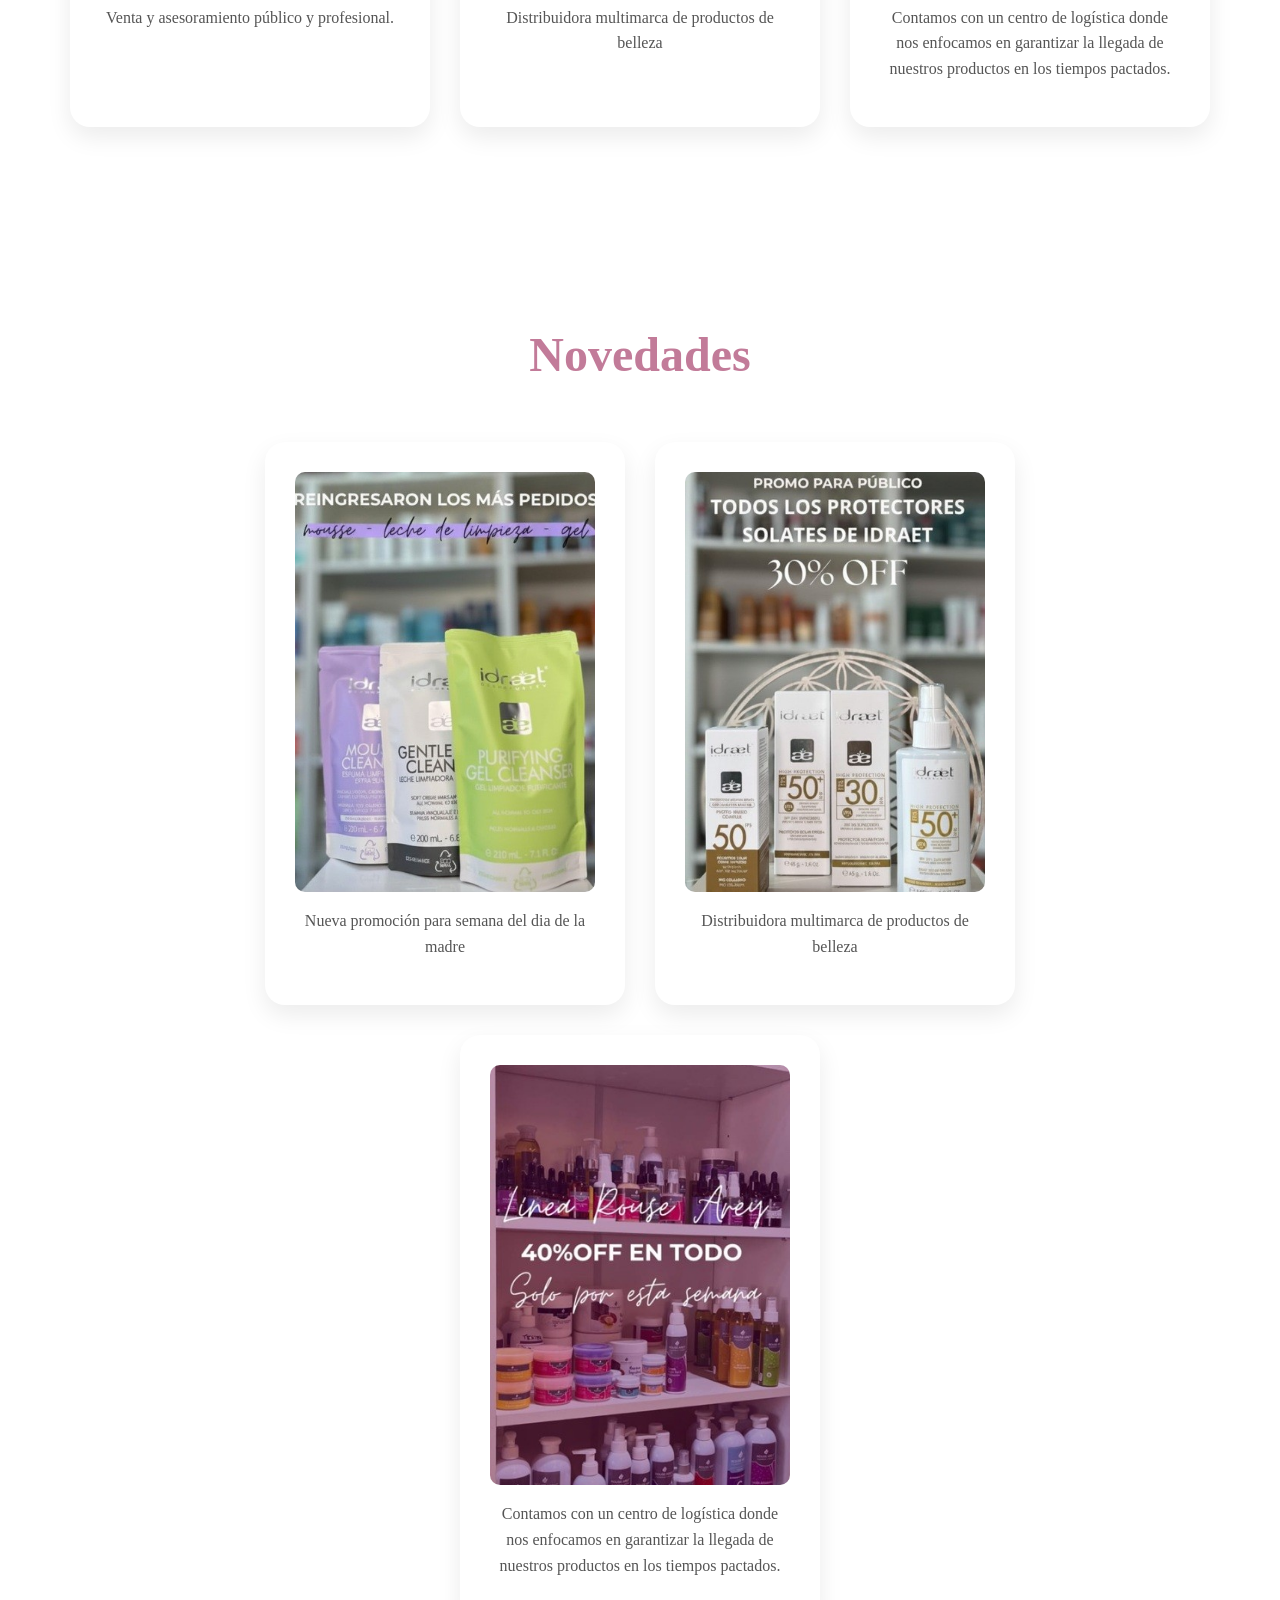
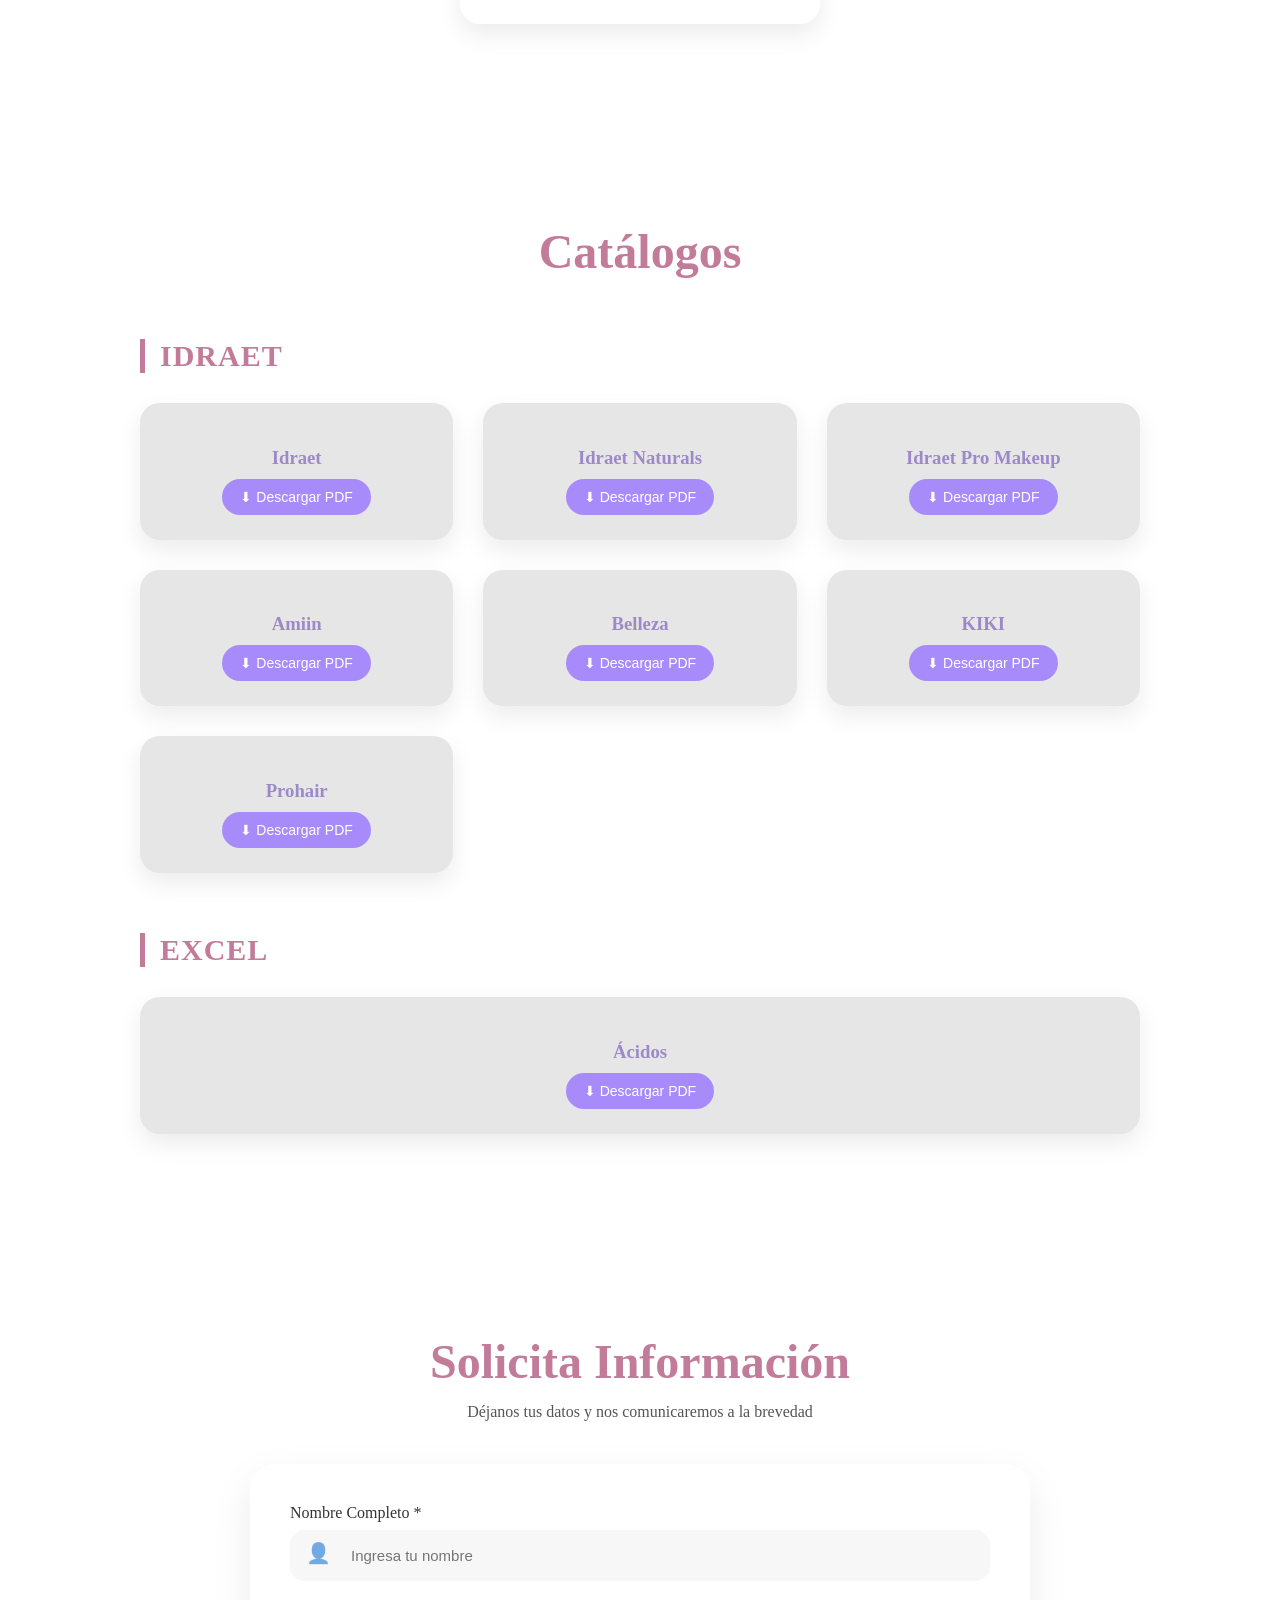
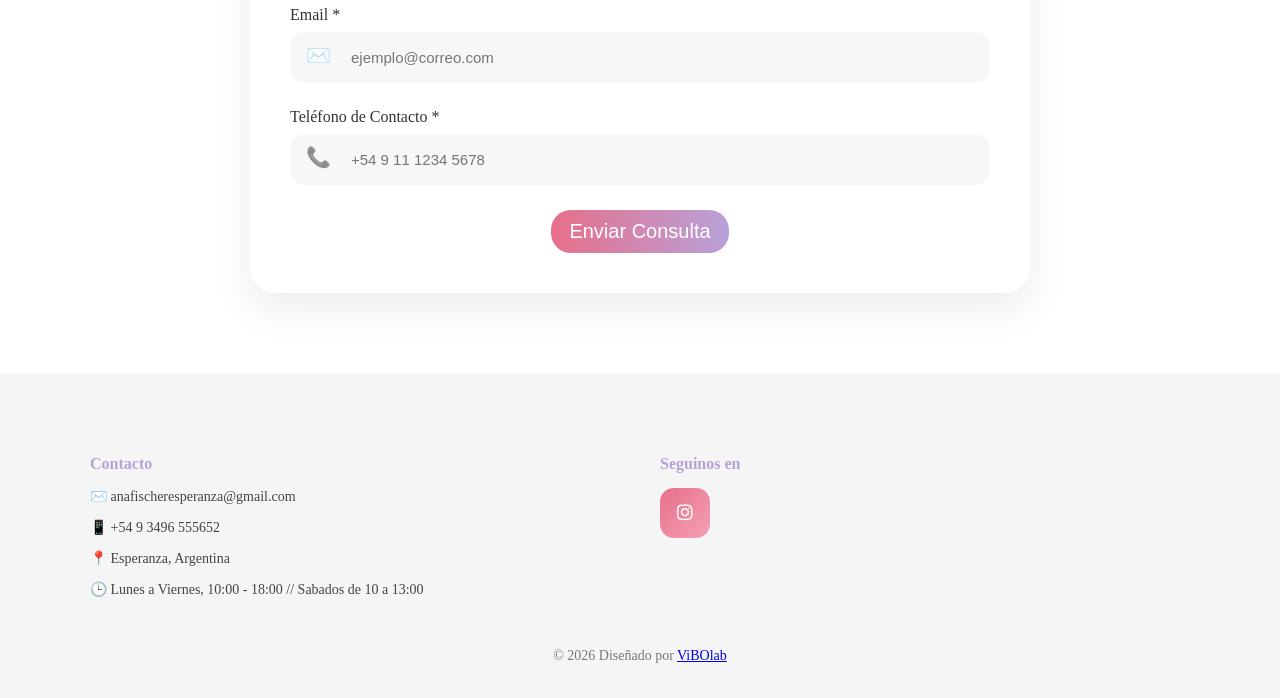
==== commit 60763b12: "Catalogo Belleza" ====
--- a/index.html
+++ b/index.html
@@ -152,6 +152,17 @@
       </div>
     </div>
 
+
+    <div class="catalog-card">
+      <div class="content">
+        <h3>Belleza</h3>
+
+        <a download="CatalogoBelleza_AF" href="/Catalogos/Belleza.pdf">
+          <button class="btn violeta">⬇ Descargar PDF</button>
+        </a>
+      </div>
+    </div>
+
     <div class="catalog-card">
       <div class="content">
         <h3>KIKI</h3>
